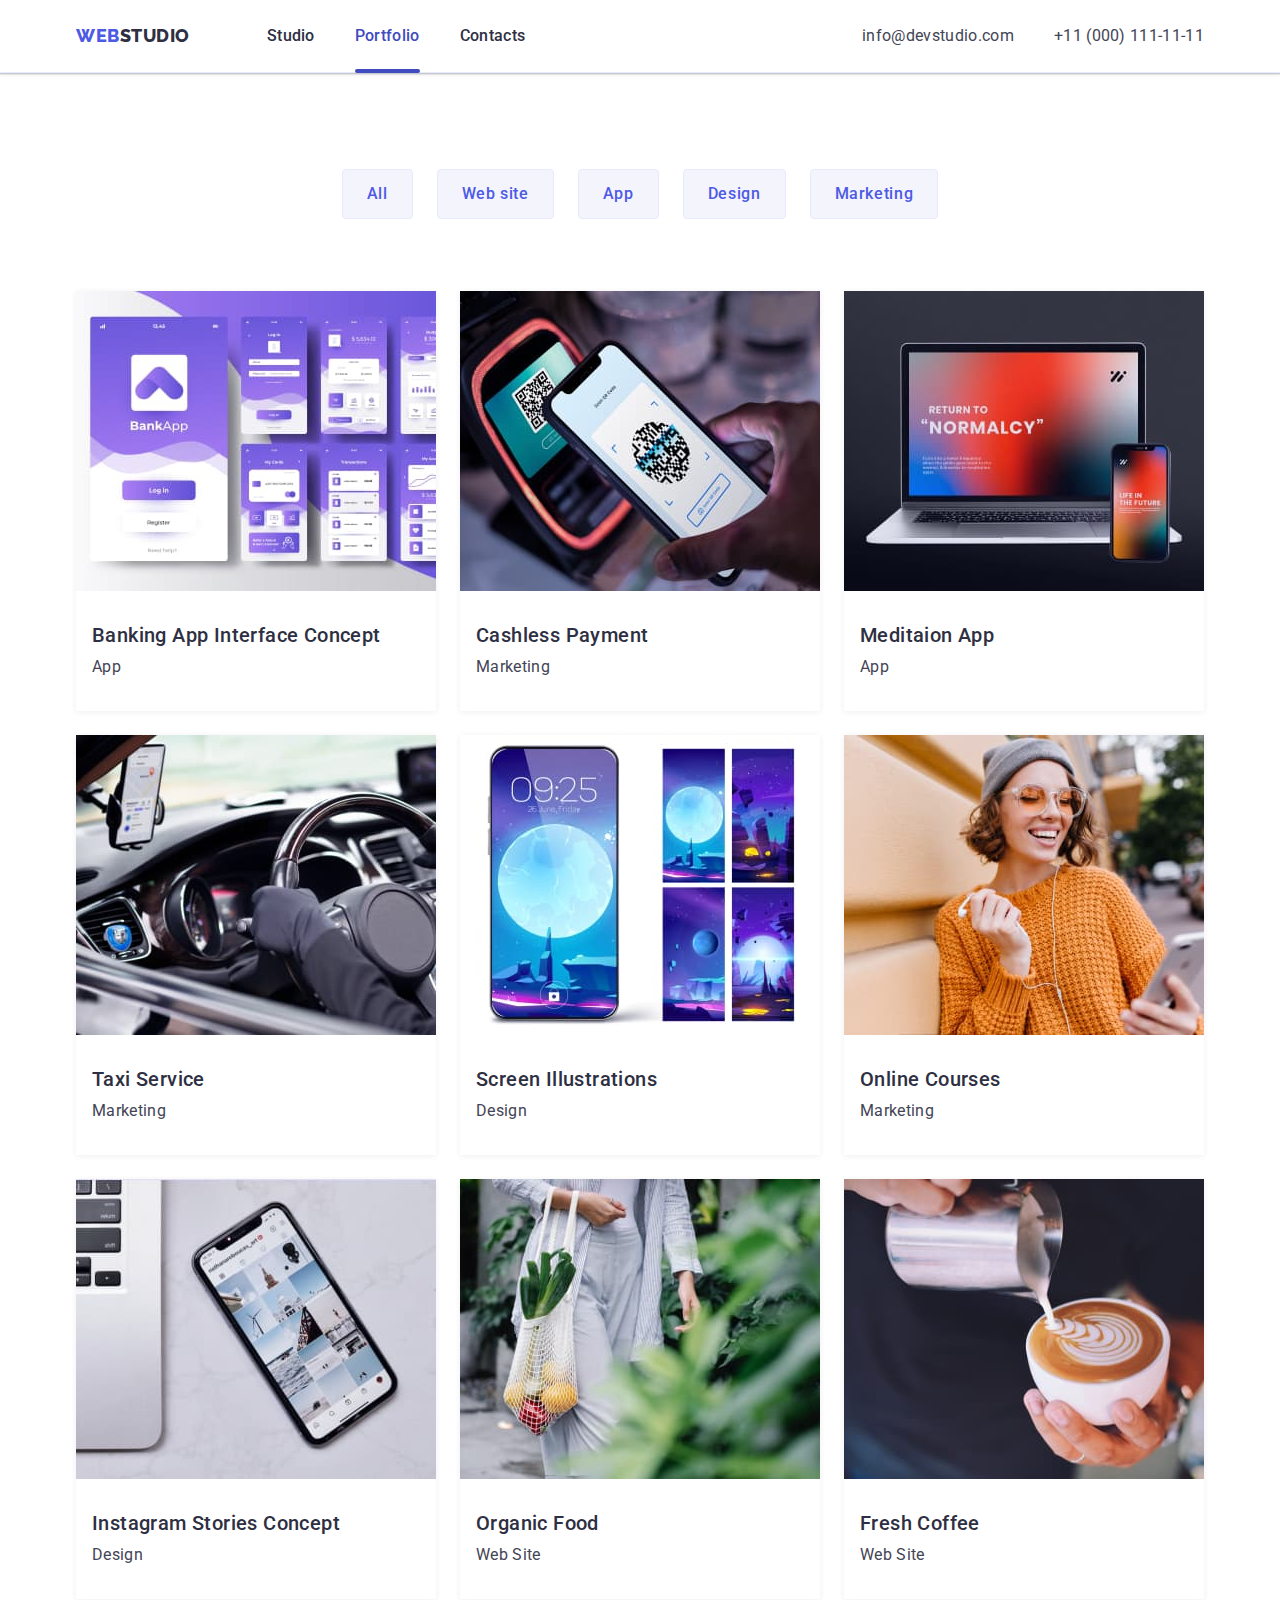
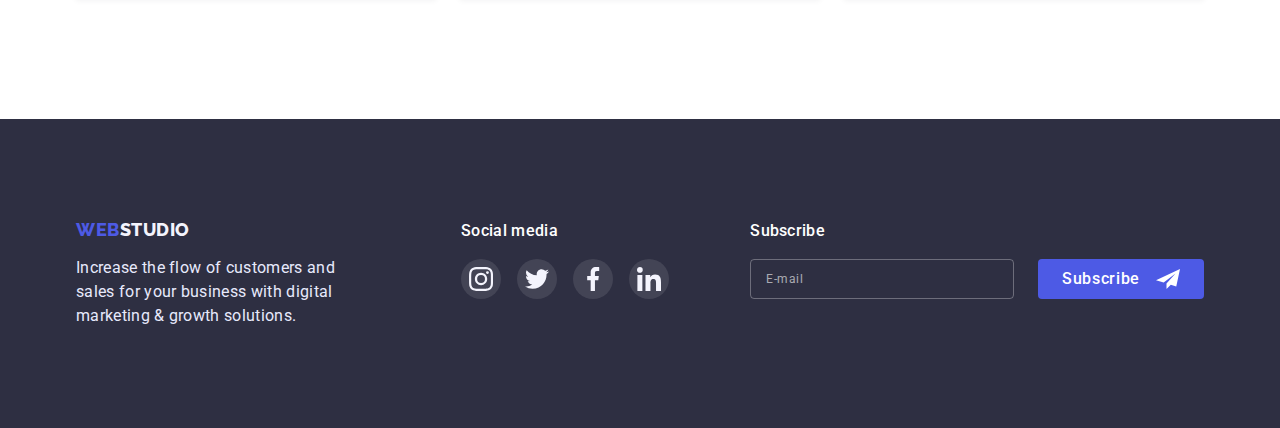
==== portfolio.html @ 6143b308 "Media" ====
<!DOCTYPE html>
<html lang="en">
  <head>
    <meta charset="UTF-8" />
    <meta http-equiv="X-UA-Compatible" content="IE=edge" />
    <meta name="viewport" content="width=device-width, initial-scale=1.0" />
    <title>Portfolio</title>
    <link rel="preconnect" href="https://fonts.googleapis.com" />
    <link rel="preconnect" href="https://fonts.gstatic.com" crossorigin />
    <link
      href="https://fonts.googleapis.com/css2?family=Raleway:wght@800&family=Roboto:wght@400;500;700;900&display=swap"
      rel="stylesheet"
    />
    <link
      rel="stylesheet"
      href="https://cdnjs.cloudflare.com/ajax/libs/modern-normalize/1.1.0/modern-normalize.min.css"
    />
    <link rel="stylesheet" href="./css/styles.css" />
  </head>
  <body>
    <header class="header-page">
      <div class="container main-nav">
        <nav class="main-nav">
          <a href="./index.html" class="logo"><span>web</span>studio</a>
          <ul class="site-nav list">
            <li class="list-item">
              <a href="./index.html" class="header-link link">Studio</a>
            </li>
            <li class="list-item">
              <a href="./portfolio.html" class="header-link link active"
                >Portfolio</a
              >
            </li>
            <li class="list-item">
              <a href="" class="header-link link">Contacts</a>
            </li>
          </ul>
        </nav>

        <ul class="contacts list">
          <li class="list-item">
            <a href="mailto:info@devstudio.com" class="contacts-link link">
              info@devstudio.com</a
            >
          </li>
          <li class="list-item">
            <a href="tel:+110001111111" class="contacts-link link"
              >+11 (000) 111-11-11</a
            >
          </li>
        </ul>
      </div>
    </header>
    <main>
      <section class="portfolio-section">
        <div class="container">
          <h1 class="visually-hidden">Portfolio</h1>
          <ul class="filters list">
            <li class="filters-item">
              <button type="button" class="button secondary">All</button>
            </li>
            <li class="filters-item">
              <button type="button" class="button secondary">Web site</button>
            </li>
            <li class="filters-item">
              <button type="button" class="button secondary">App</button>
            </li>
            <li class="filters-item">
              <button type="button" class="button secondary">Design</button>
            </li>
            <li class="filters-item">
              <button type="button" class="button secondary">Marketing</button>
            </li>
          </ul>

          <ul class="portfolio-card-list card-set list">
            <li class="portfolio-card-item card-item">
              <a href="" class="portfolio-card-link">
                <div class="portfolio-thumb">
                  <img
                    src="./images/banking-app.jpg"
                    alt="Banking app interface concept"
                    width="360"
                  />
                  <div class="product-overlay">
                    <p class="portfolio-thumb-text">
                      14 Stylish and User-Friendly App Design Concepts · Task
                      Manager App · Calorie Tracker App · Exotic Fruit Ecommerce
                      App · Cloud Storage App
                    </p>
                  </div>
                </div>
                <div class="card-discription">
                  <h2 class="list-title">Banking App Interface Concept</h2>
                  <p class="portfolio-card-text">App</p>
                </div>
              </a>
            </li>
            <li class="portfolio-card-item card-item">
              <a href="" class="portfolio-card-link">
                <div class="portfolio-thumb">
                  <img
                    src="./images/payment.jpg"
                    alt="Phone with QR code for cashless payment"
                    width="360"
                  />
                  <div class="product-overlay">
                    <p class="portfolio-thumb-text">
                      14 Stylish and User-Friendly App Design Concepts · Task
                      Manager App · Calorie Tracker App · Exotic Fruit Ecommerce
                      App · Cloud Storage App
                    </p>
                  </div>
                </div>
                <div class="card-discription">
                  <h2 class="list-title">Cashless Payment</h2>
                  <p class="portfolio-card-text">Marketing</p>
                </div>
              </a>
            </li>
            <li class="portfolio-card-item card-item">
              <a href="" class="portfolio-card-link">
                <div class="portfolio-thumb">
                  <img
                    src="./images/meditation-app.jpg"
                    alt="A computer and a phone with a meditation app"
                    width="360"
                  />
                  <div class="product-overlay">
                    <p class="portfolio-thumb-text">
                      14 Stylish and User-Friendly App Design Concepts · Task
                      Manager App · Calorie Tracker App · Exotic Fruit Ecommerce
                      App · Cloud Storage App
                    </p>
                  </div>
                </div>
                <div class="card-discription">
                  <h2 class="list-title">Meditaion App</h2>
                  <p class="portfolio-card-text">App</p>
                </div>
              </a>
            </li>
            <li class="portfolio-card-item card-item">
              <a href="" class="portfolio-card-link">
                <div class="portfolio-thumb">
                  <img
                    src="./images/taxi-service.jpg"
                    alt="Taxi driver in the car"
                    width="360"
                  />
                  <div class="product-overlay">
                    <p class="portfolio-thumb-text">
                      14 Stylish and User-Friendly App Design Concepts · Task
                      Manager App · Calorie Tracker App · Exotic Fruit Ecommerce
                      App · Cloud Storage App
                    </p>
                  </div>
                </div>
                <div class="card-discription">
                  <h2 class="list-title">Taxi Service</h2>
                  <p class="portfolio-card-text">Marketing</p>
                </div>
              </a>
            </li>
            <li class="portfolio-card-item card-item">
              <a href="" class="portfolio-card-link">
                <div class="portfolio-thumb">
                  <img
                    src="./images/screen-illustratiins.jpg"
                    alt="Phone with moon illustration"
                    width="360"
                  />
                  <div class="product-overlay">
                    <p class="portfolio-thumb-text">
                      14 Stylish and User-Friendly App Design Concepts · Task
                      Manager App · Calorie Tracker App · Exotic Fruit Ecommerce
                      App · Cloud Storage App
                    </p>
                  </div>
                </div>
                <div class="card-discription">
                  <h2 class="list-title">Screen Illustrations</h2>
                  <p class="portfolio-card-text">Design</p>
                </div>
              </a>
            </li>
            <li class="portfolio-card-item card-item">
              <a href="" class="portfolio-card-link">
                <div class="portfolio-thumb">
                  <img
                    src="./images/online-courses.jpg"
                    alt="A girl who are listening something in headphones"
                    width="360"
                  />
                  <div class="product-overlay">
                    <p class="portfolio-thumb-text">
                      14 Stylish and User-Friendly App Design Concepts · Task
                      Manager App · Calorie Tracker App · Exotic Fruit Ecommerce
                      App · Cloud Storage App
                    </p>
                  </div>
                </div>
                <div class="card-discription">
                  <h2 class="list-title">Online Courses</h2>
                  <p class="portfolio-card-text">Marketing</p>
                </div>
              </a>
            </li>
            <li class="portfolio-card-item card-item">
              <a href="" class="portfolio-card-link">
                <div class="portfolio-thumb">
                  <img
                    src="./images/stories-concept.jpg"
                    alt="Instagram stories concept"
                    width="360"
                  />
                  <div class="product-overlay">
                    <p class="portfolio-thumb-text">
                      14 Stylish and User-Friendly App Design Concepts · Task
                      Manager App · Calorie Tracker App · Exotic Fruit Ecommerce
                      App · Cloud Storage App
                    </p>
                  </div>
                </div>
                <div class="card-discription">
                  <h2 class="list-title">Instagram Stories Concept</h2>
                  <p class="portfolio-card-text">Design</p>
                </div>
              </a>
            </li>
            <li class="portfolio-card-item card-item">
              <a href="" class="portfolio-card-link">
                <div class="portfolio-thumb">
                  <img
                    src="./images/organic-food.jpg"
                    alt="Woman with organic food"
                    width="360"
                  />
                  <div class="product-overlay">
                    <p class="portfolio-thumb-text">
                      14 Stylish and User-Friendly App Design Concepts · Task
                      Manager App · Calorie Tracker App · Exotic Fruit Ecommerce
                      App · Cloud Storage App
                    </p>
                  </div>
                </div>
                <div class="card-discription">
                  <h2 class="list-title">Organic Food</h2>
                  <p class="portfolio-card-text">Web Site</p>
                </div>
              </a>
            </li>
            <li class="portfolio-card-item card-item">
              <a href="" class="portfolio-card-link">
                <div class="portfolio-thumb">
                  <img
                    src="./images/fresh-coffee.jpg"
                    alt="Barista with a cup of coffee"
                    width="360"
                  />
                  <div class="product-overlay">
                    <p class="portfolio-thumb-text">
                      14 Stylish and User-Friendly App Design Concepts · Task
                      Manager App · Calorie Tracker App · Exotic Fruit Ecommerce
                      App · Cloud Storage App
                    </p>
                  </div>
                </div>
                <div class="card-discription">
                  <h2 class="list-title">Fresh Coffee</h2>
                  <p class="portfolio-card-text">Web Site</p>
                </div>
              </a>
            </li>
          </ul>
        </div>
      </section>
    </main>
    <footer class="footer background">
      <div class="container footer-container">
        <div class="footer-logo">
          <a href="./index.html" class="logo"><span>web</span>studio</a>

          <p class="footer-logo-text">
            Increase the flow of customers and sales for your business with
            digital marketing &amp; growth solutions.
          </p>
        </div>
        <div class="footer-socials">
          <p class="footer-title">Social media</p>
          <ul class="socials list">
            <li class="footer-socials-list">
              <a
                href=""
                class="social-link footer-socials-link"
                aria-label="Instagram"
                rel="noopener noreferrer nofollow"
                target="_blank"
              >
                <svg width="24" height="24">
                  <use href="./images/icons.svg#icon-instagram"></use>
                </svg>
              </a>
            </li>
            <li class="footer-socials-list">
              <a
                href=""
                class="social-link footer-socials-link"
                aria-label="Twitter"
                rel="noopener noreferrer nofollow"
                target="_blank"
              >
                <svg width="24" height="24">
                  <use href="./images/icons.svg#icon-twitter"></use>
                </svg>
              </a>
            </li>
            <li class="footer-socials-list">
              <a
                href=""
                class="social-link footer-socials-link"
                aria-label="Facebook"
                rel="noopener noreferrer nofollow"
                target="_blank"
              >
                <svg width="24" height="24">
                  <use href="./images/icons.svg#icon-facebook"></use>
                </svg>
              </a>
            </li>
            <li class="footer-socials-list">
              <a
                href=""
                class="social-link footer-socials-link"
                aria-label="Linkedin"
                rel="noopener noreferrer nofollow"
                target="_blank"
              >
                <svg width="24" height="24">
                  <use href="./images/icons.svg#icon-linkedin"></use>
                </svg>
              </a>
            </li>
          </ul>
        </div>
        <form action="" class="footer-form" autocomplete="off">
          <p class="footer-title">Subscribe</p>

          <div class="footer-form-wrap">
            <label class="footer-form-label">
              <input
                type="email"
                name="user_email"
                class="footer-form-input"
                required
                placeholder=" "
              />
              <span class="footer-form-desc">E-mail</span>
            </label>

            <button type="submit" class="footer-form-btn button">
              Subscribe
              <svg class="footer-form-btn-icon" width="24" height="24">
                <use href="./images/icons.svg#icon-plane"></use>
              </svg>
            </button>
          </div>
        </form>
      </div>
    </footer>
  </body>
</html>
---- css/styles.css ----
:root {
  --primary-text-color: #434455;
  --navy-blue: #2e2f42;
  --primary-brand: #4d5ae5;
  --color-white: #ffffff;
  --accent-cornflover: #e7e9fc;
  --light-cloud: #f4f4fd;
  --primary-button-hover: #404bbf;
  --color-gray: #8e8f99;
  --card-set-gap: 24px;
  --duration: 250ms;
  --timing-function: cubic-bezier(0.4, 0, 0.2, 1);
}

body {
  color: var(--primary-text-color);
  background-color: var(--color-white);

  font-family: "Roboto", sans-serif;
  font-size: 16px;
  font-weight: 400;
}

/* ----------------Utilities----------------- */

h1,
h2,
h3,
h4,
h5,
h6,
p {
  margin: 0;
}

ul,
ol {
  margin: 0;
  padding-left: 0;
}

img {
  display: block;
  max-width: 100%;
}

.container {
  margin-left: auto;
  margin-right: auto;
  width: 1158px;
  padding-left: 15px;
  padding-right: 15px;
}

.list {
  list-style: none;
}

.visually-hidden {
  position: absolute;
  white-space: nowrap;
  width: 1px;
  height: 1px;
  overflow: hidden;
  border: 0;
  padding: 0;
  clip: rect(0 0 0 0);
  clip-path: inset(50%);
  margin: -1px;
}

.section.no-padding {
  padding-top: 0;
}

.card-set {
  display: flex;
  flex-wrap: wrap;
  margin-left: calc(-1 * var(--card-set-gap));
  margin-top: calc(-1 * var(--card-set-gap));
}

.card-item {
  flex-basis: calc(100% / 4 - var(--card-set-gap));
  margin-left: var(--card-set-gap);
  margin-top: var(--card-set-gap);
}

/* --------------------Button------------------- */

.button {
  color: var(--primary-text-color);
  border: 0;
  border-radius: 4px;

  cursor: pointer;
  font-family: inherit;
  font-size: 16px;
  font-weight: 500;
  line-height: 1.5;
  letter-spacing: 0.04em;
}

.button.primary {
  width: 169px;
  height: 56px;

  color: var(--color-white);
  background-color: var(--primary-brand);
  box-shadow: 0px 1px 6px rgba(46, 47, 66, 0.08),
    0px 1px 1px rgba(46, 47, 66, 0.16), 0px 2px 1px rgba(46, 47, 66, 0.08);

  line-height: 1.18;

  transition: background-color var(--duration) var(--timing-function),
    box-shadow var(--duration) var(--timing-function);
}

.button.primary:hover,
.button.primary:focus {
  background-color: var(--primary-button-hover);
  box-shadow: 0px 4px 4px rgba(0, 0, 0, 0.15);
}

.button.secondary {
  padding: 12px var(--card-set-gap);
  border: 1px solid var(--accent-cornflover);

  color: var(--primary-brand);
  background-color: var(--light-cloud);

  transition-property: border, color, background-color, box-shadow;
  transition-duration: var(--duration);
  transition-timing-function: var(--timing-function);
}

.button.secondary:hover,
.button.secondary:focus {
  border: 1px solid transparent;

  color: var(--color-white);
  background-color: var(--primary-brand);
  box-shadow: 0px 3px 1px rgba(0, 0, 0, 0.1), 0px 2px 1px rgba(0, 0, 0, 0.08),
    0px 2px 2px rgba(0, 0, 0, 0.12);
}

/* -------------------Backdrop / modal--------------------- */

.backdrop.is-hidden {
  opacity: 0;
  pointer-events: none;
  visibility: hidden;
}

.backdrop {
  position: fixed;
  top: 0;
  left: 0;
  width: 100%;
  height: 100%;
  background-color: rgba(46, 47, 66, 0.4);

  opacity: 1;
  transition: opacity var(--duration) var(--timing-function),
    visibility var(--duration) var(--timing-function);
}

.backdrop.is-hidden .modal {
  transform: translate(-50%, -50%) scale(0.8);
}

.modal {
  position: absolute;
  top: 50%;
  left: 50%;

  width: 408px;
  min-height: 584px;
  padding: 72px 24px 24px 24px;

  background: #fcfcfc;
  box-shadow: 0px 1px 1px rgba(0, 0, 0, 0.14), 0px 1px 3px rgba(0, 0, 0, 0.12),
    0px 2px 1px rgba(0, 0, 0, 0.2);
  border-radius: 4px;

  transform: translate(-50%, -50%) scale(1);
  transition: transform var(--duration) var(--timing-function);
}

.close-btn {
  position: absolute;
  top: 24px;
  right: 24px;
  display: flex;
  justify-content: center;
  align-items: center;
  width: 24px;
  height: 24px;
  padding: 0;
  border-radius: 50%;
  background-color: var(--accent-cornflover);
  border: 1px solid rgba(0, 0, 0, 0.1);
  cursor: pointer;

  transition: border-color var(--duration) var(--timing-function),
    background-color var(--duration) var(--timing-function);
}

.close-btn:active,
.close-btn:hover,
.close-btn:focus {
  border-color: var(--primary-button-hover);
  background-color: var(--primary-button-hover);
}

.close-btn:active .close-btn-icon,
.close-btn:hover .close-btn-icon,
.close-btn:focus .close-btn-icon {
  fill: var(--color-white);
}

/* ----------------Modal Form---------------------- */

.modal-form {
  display: flex;
  flex-direction: column;
}

.modal-form-text {
  font-weight: 500;
  line-height: 1.5;
  text-align: center;
  letter-spacing: 0.02em;
  color: var(--navy-blue);
  margin-bottom: 14px;
}

.modal-form-field {
  margin-bottom: 8px;
}

.modal-form-field:last-of-type {
  margin-bottom: 16px;
}

.modal-form-input-label {
  display: block;
  margin-bottom: 4px;

  font-size: 12px;
  line-height: 1.33;
  letter-spacing: 0.04em;
  color: var(--color-gray);
}

.modal-form-input-wrap {
  position: relative;
  display: block;
}

.modal-form-input {
  width: 100%;
  height: 40px;
  font-size: 12px;
  border: 1px solid rgba(33, 33, 33, 0.2);
  color: var(--primary-text-color);
  border-radius: 4px;
  padding-left: 38px;
  padding-right: 19px;
  outline: none;

  transition: border-color var(--duration) var(--timing-function);
}

.modal-form-input:focus {
  border-color: var(--primary-brand);
}

.modal-form-input-icon {
  position: absolute;
  top: 50%;
  left: 19px;
  transform: translateY(-50%);
  fill: var(--navy-blue);

  transition: fill var(--duration) var(--timing-function);
}

.modal-form-input:focus + .modal-form-input-icon {
  fill: var(--primary-brand);
}

.modal-form-message {
  resize: none;
  width: 100%;
  height: 120px;
  font-size: 12px;
  border: 1px solid rgba(33, 33, 33, 0.2);
  border-radius: 4px;
  padding: 8px 16px;
  outline: none;

  transition: border-color var(--duration) var(--timing-function);
}

.modal-form-message:focus {
  border-color: var(--primary-brand);
}

.modal-form-message::placeholder {
  font-size: 12px;
  line-height: 1.33;
  letter-spacing: 0.04em;
  color: rgba(117, 117, 117, 0.5);
}

.modal-form-message:focus::placeholder {
  opacity: 0;
}

.modal-form-checkbox-wrap {
  display: flex;
  align-items: center;
  gap: 6px;

  margin-bottom: 24px;
}

.modal-form-checkbox-label {
  display: flex;
  align-items: center;
  gap: 8px;
}

.modal-form-checkbox:checked + .modal-form-checkbox-label .checkbox-icon {
  opacity: 1;
}

.checkbox-icon-wrap {
  position: relative;
  width: 16px;
  height: 16px;

  display: inline-block;
  border: 1.25px solid #2e2f42;
  border-radius: 2px;
}

.checkbox-icon {
  position: absolute;
  top: 50%;
  left: 50%;
  transform: translate(-50%, -50%);
  cursor: pointer;
  opacity: 0;
  transition: opacity var(--duration) var(--timing-function);
}

.privacy-text {
  font-size: 12px;
  line-height: 1.33;
  letter-spacing: 0.04em;
  color: #757575;
}

.privacy-link {
  color: var(--primary-brand);
}

.modal-form-btn {
  margin: 0 auto;
}

/* ----------------Header--------------------- */

.header-page {
  border-bottom: 1px solid #e7e9fc;
  box-shadow: 0px 2px 1px rgba(46, 47, 66, 0.08),
    0px 1px 1px rgba(46, 47, 66, 0.16), 0px 1px 6px rgba(46, 47, 66, 0.08);
}

.logo {
  margin-right: 77px;

  color: var(--navy-blue);
  font-family: "Raleway", sans-serif;
  font-size: 18px;
  font-weight: 800;
  line-height: 1.33;
  letter-spacing: 0.03em;
  text-transform: uppercase;
  text-decoration: none;
}

.logo span {
  color: var(--primary-brand);
}

/* --------------------Site nav------------------- */

.main-nav {
  display: flex;
  align-items: center;
}

.site-nav {
  display: flex;
}

.list-item:not(:last-child) {
  margin-right: 40px;
}

.header-link {
  display: block;
  padding-top: var(--card-set-gap);
  padding-bottom: var(--card-set-gap);

  color: var(--navy-blue);
  font-weight: 500;
  text-decoration: none;
  line-height: 1.5;
  letter-spacing: 0.02em;

  transition: color var(--duration) var(--timing-function);
}

.header-link.active {
  position: relative;
  color: var(--primary-button-hover);
}

.header-link.active::after {
  content: "";
  display: block;
  position: absolute;
  left: 0;
  bottom: -1px;
  width: 100%;
  height: 4px;
  background: var(--primary-button-hover);
  border-radius: 2px;
}

.header-link:hover,
.header-link:focus {
  color: var(--primary-button-hover);
}

.contacts {
  display: flex;
  margin-left: auto;
}

.contacts-link {
  color: var(--primary-text-color);
  text-decoration: none;
  line-height: 1.5;
  letter-spacing: 0.02em;

  transition: color var(--duration) var(--timing-function);
}

.contacts-link:hover,
.contacts-link:focus {
  color: var(--primary-button-hover);
}

/* ---------------Main-------------------- */

/* ---------------Hero------------------ */

.overlay {
  margin-left: auto;
  margin-right: auto;
  max-width: 1440px;
  background-image: linear-gradient(
      to right,
      rgba(46, 47, 66, 0.7),
      rgba(46, 47, 66, 0.7)
    ),
    url(../images/people-office.jpg);
  background-size: cover;
  background-position: center;
}

.hero {
  text-align: center;
  padding-top: 192px;
  padding-bottom: 192px;
}

.hero-title {
  margin-bottom: 48px;
  margin-left: auto;
  margin-right: auto;

  color: var(--color-white);
  font-weight: 700;
  width: 496px;
  font-size: 56px;
  line-height: 1.07;
  letter-spacing: 0.02em;
}

/* ----------------Section--------------- */

.section {
  padding-top: 120px;
  padding-bottom: 120px;
}

.section-title {
  margin-bottom: 72px;

  color: var(--navy-blue);
  font-weight: 700;
  font-size: 36px;
  line-height: 1.11;
  text-align: center;
  text-transform: capitalize;
}

.list-title {
  margin-bottom: 8px;

  color: var(--navy-blue);
  font-weight: 500;
  font-size: 20px;
  line-height: 1.2;
  letter-spacing: 0.02em;
}

/* -----------------Benefits--------------- */

.benefits-icon {
  display: flex;
  justify-content: center;
  align-items: center;
  margin-bottom: 8px;

  background-color: var(--light-cloud);
  max-width: 100%;
  height: 112px;
}

.benefits-text {
  line-height: 1.5;
  letter-spacing: 0.02em;
}

/* --------------What are we doing---------------- */

.work-item {
  flex-basis: calc(100% / 3 - var(--card-set-gap));
  border: 1px solid #e7e9fc;
}

/* ---------------------Our team--------------------- */

.team-background {
  background-color: var(--light-cloud);
}

.team-item {
  box-shadow: 0px 1px 6px rgba(46, 47, 66, 0.08),
    0px 1px 1px rgba(46, 47, 66, 0.16), 0px 2px 1px rgba(46, 47, 66, 0.08);
  border-radius: 0px 0px 4px 4px;
  background-color: var(--color-white);
}

.team-card-discription {
  padding-top: 32px;
  padding-bottom: 36px;
  text-align: center;
}

.team-text {
  margin-bottom: 12px;
  line-height: 1.5;
  letter-spacing: 0.02em;
}

.socials {
  display: flex;
  justify-content: center;
}

.socials-list:not(:last-child) {
  margin-right: var(--card-set-gap);
}

.social-link {
  display: flex;
  justify-content: center;
  align-items: center;
  width: 40px;
  height: 40px;
  border-radius: 50%;
}

.team-socials-link {
  background-color: var(--primary-brand);

  transition: background-color var(--duration) var(--timing-function);
}

.team-socials-link:hover,
.team-socials-link:focus {
  background-color: var(--primary-button-hover);
}

/* -----------------Customers---------------- */

.customers-list {
  flex-basis: calc(100% / 6 - var(--card-set-gap));
}

.customers-link {
  display: flex;
  justify-content: center;
  align-items: center;
  height: 88px;
  border: 1px solid var(--color-gray);
  border-radius: 4px;
  color: var(--color-gray);

  transition: border-color var(--duration) var(--timing-function);
}

.customers-icon {
  fill: currentColor;

  transition: fill var(--duration) var(--timing-function);
}

.customers-link:hover,
.customers-link:focus {
  border-color: var(--primary-brand);
}

.customers-link:hover .customers-icon,
.customers-link:focus .customers-icon {
  fill: var(--primary-brand);
}

/* ----------------Footer-------------------- */

.footer {
  padding-top: 100px;
  padding-bottom: 100px;
}

.footer-container {
  display: flex;
  justify-content: space-between;
}

.footer.background {
  background-color: var(--navy-blue);
}

.footer .logo {
  display: inline-block;
  margin-bottom: 16px;
  margin-right: 0;

  color: var(--light-cloud);
  line-height: 1.17;
  text-decoration: none;
}

.footer-logo-text {
  color: var(--accent-cornflover);
  width: 264px;
  line-height: 1.5;
  letter-spacing: 0.02em;
}

/* --------------Footer social media---------------- */

.footer-socials {
  margin-right: 80px;
}

.footer-logo {
  margin-right: 120px;
}

.footer-title {
  font-weight: 500;
  line-height: 1.5;
  letter-spacing: 0.02em;
  color: var(--color-white);
  margin-bottom: 16px;
}

.footer-socials-list:not(:last-child) {
  margin-right: 16px;
}

.footer-socials-link {
  background-color: rgba(255, 255, 255, 0.1);

  transition: background-color var(--duration) var(--timing-function);
}

.footer-socials-link:hover,
.footer-socials-link:focus {
  background-color: #31d0aa;
}

/* ---------------Footer form-------------- */

.footer-form-wrap {
  display: flex;
  gap: var(--card-set-gap);
}

.footer-form-input {
  width: 264px;
  height: 40px;
  font-size: 12px;
  padding: 8px 16px;
  border: 1px solid rgba(255, 255, 255, 0.3);
  background-color: transparent;
  border-radius: 4px;
  color: var(--color-white);
}

.footer-form-label {
  position: relative;
}

.footer-form-desc {
  position: absolute;
  top: 50%;
  left: 16px;
  transform: translateY(-50%);
  font-size: 12px;
  line-height: 2;
  letter-spacing: 0.04em;
  color: rgba(255, 255, 255, 0.6);
  cursor: text;

  transition: opacity var(--duration) var(--timing-function);
}

.footer-form-input:focus + .footer-form-desc,
.footer-form-input:not(:placeholder-shown) + .footer-form-desc {
  opacity: 0;
}

.footer-form-btn {
  display: flex;
  align-items: center;
  gap: 16px;

  background-color: var(--primary-brand);
  color: var(--color-white);
  padding: 8px 24px;
}

/* ------------------Portfolio--------------------- */

.portfolio-section {
  padding-top: 96px;
  padding-bottom: 120px;
}

/* -----------------------Filters------------------ */

.filters {
  display: flex;
  justify-content: center;
  margin-bottom: 72px;
}

.filters-item:not(:last-child) {
  margin-right: var(--card-set-gap);
}

/* --------------------Portfolio cards-------------- */

.portfolio-card-item {
  flex-basis: calc(100% / 3 - var(--card-set-gap));
}

.card-discription {
  padding-top: 32px;
  padding-bottom: 32px;
  padding-left: 16px;
  padding-right: 16px;
}

.portfolio-card-text {
  line-height: 1.5;
  letter-spacing: 0.02em;
}

.portfolio-card-link {
  display: block;
  color: var(--primary-text-color);
  text-decoration: none;
  box-shadow: 0px 1px 6px rgba(46, 47, 66, 0.08);

  transition: box-shadow var(--duration) var(--timing-function);
}

.portfolio-card-link:hover,
.portfolio-card-link:focus {
  box-shadow: 0px 1px 6px rgba(46, 47, 66, 0.08),
    0px 1px 1px rgba(46, 47, 66, 0.16), 0px 2px 1px rgba(46, 47, 66, 0.08);
}

/* -----------------Card overlay------------------ */

.portfolio-thumb {
  position: relative;
  overflow: hidden;
}

.portfolio-thumb-text {
  line-height: 1.5;
  letter-spacing: 0.02em;
  color: var(--light-cloud);
}

.product-overlay {
  position: absolute;
  top: 0;
  left: 0;

  width: 100%;
  height: 100%;
  padding-top: 40px;
  padding-left: 32px;
  padding-right: 32px;

  background-color: var(--primary-brand);

  transform: translateY(100%);
  transition: transform var(--duration) var(--timing-function);
}

.portfolio-card-link:hover .product-overlay,
.portfolio-card-link:focus .product-overlay {
  transform: translateY(0);
}

/* ------------------MEDIA-------------------- */
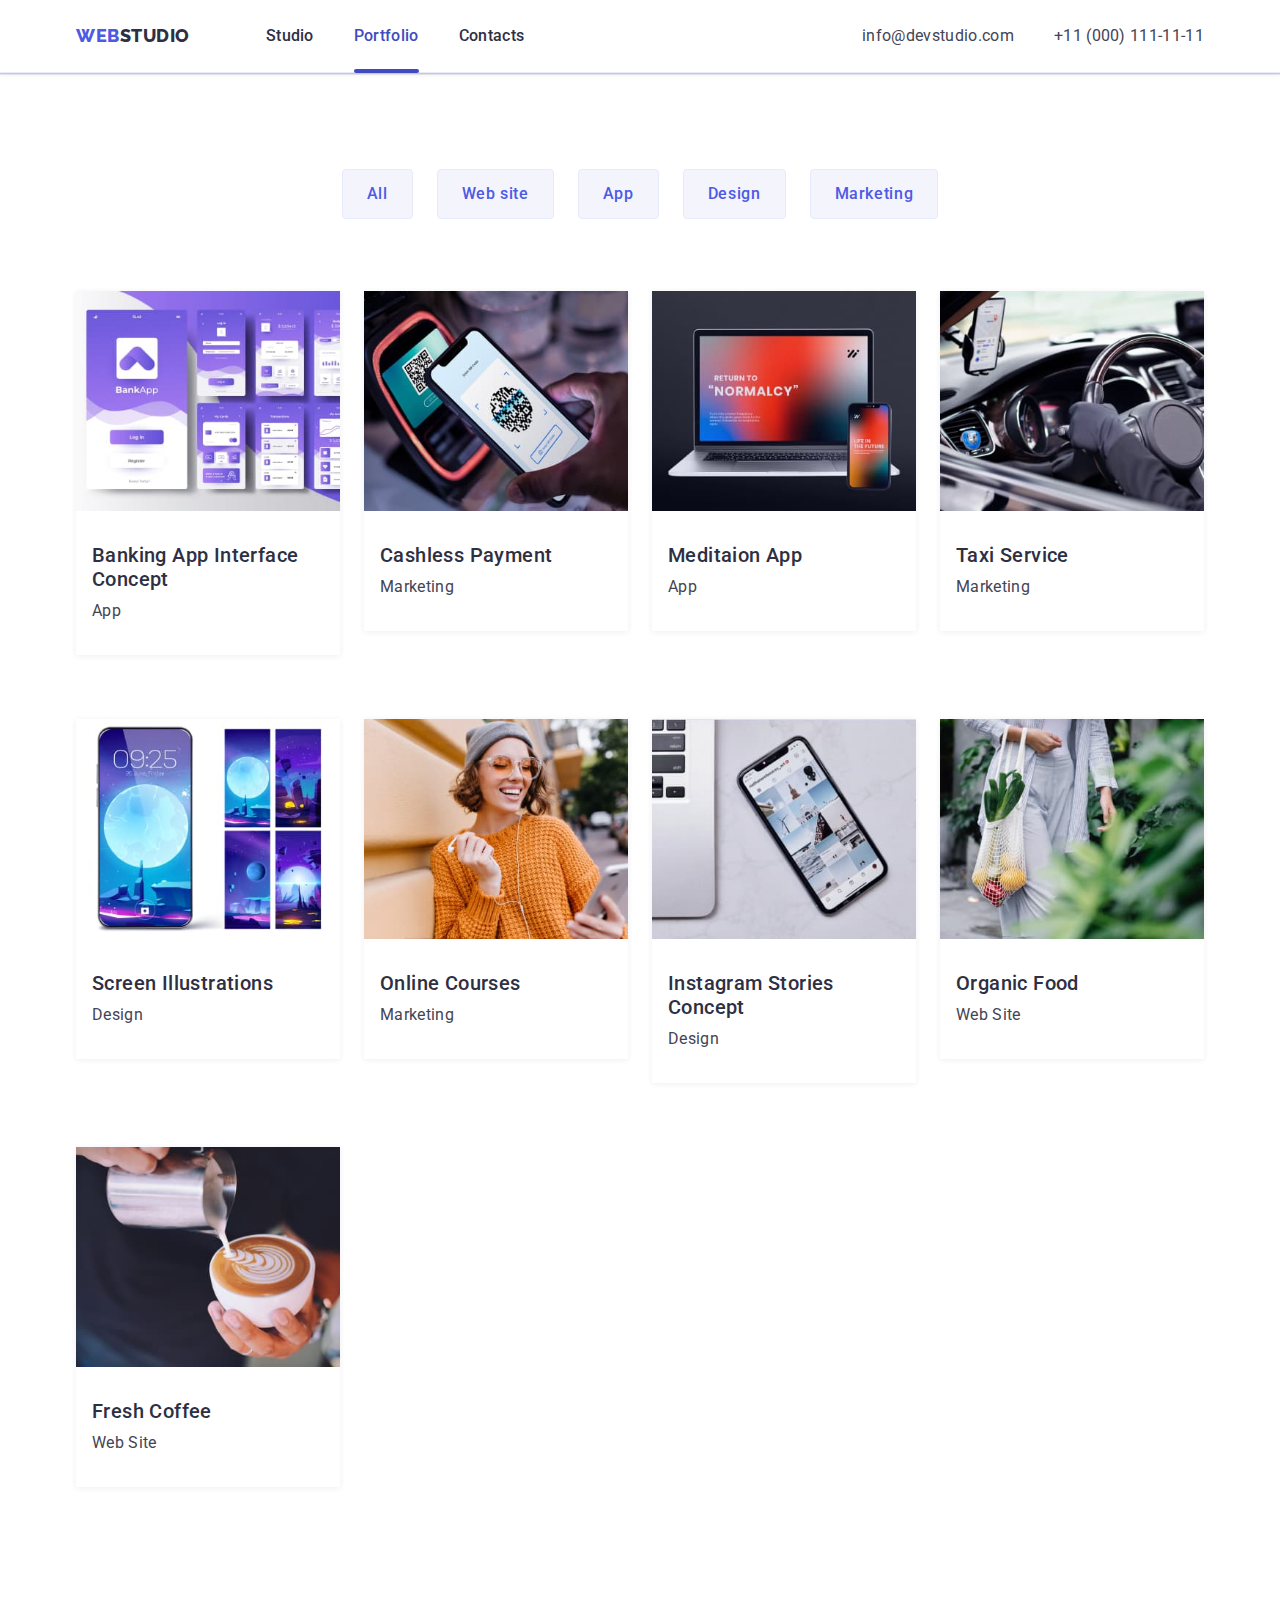
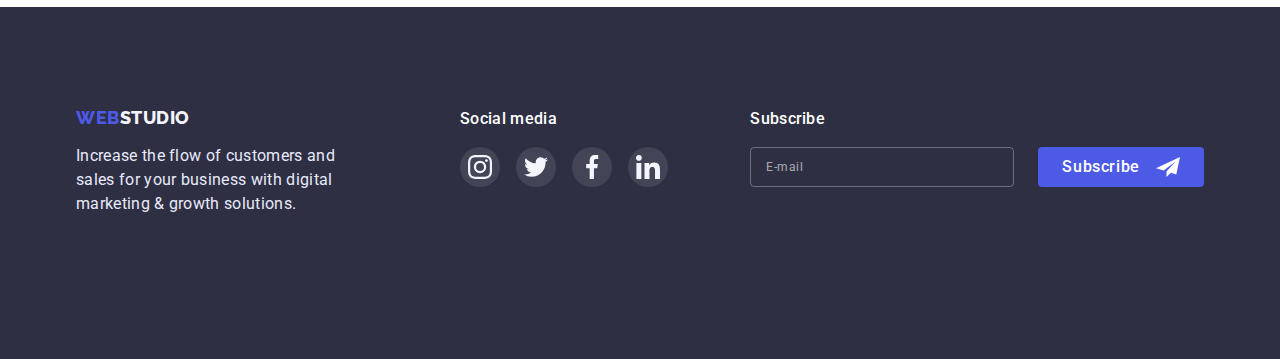
==== commit b3371775: "Adaptation" ====
--- a/portfolio.html
+++ b/portfolio.html
@@ -18,10 +18,12 @@
     <link rel="stylesheet" href="./css/styles.css" />
   </head>
   <body>
+    <!-- Header -->
+
     <header class="header-page">
-      <div class="container main-nav">
+      <div class="container header-container">
         <nav class="main-nav">
-          <a href="./index.html" class="logo"><span>web</span>studio</a>
+          <a href="./index.html" class="logo link"><span>web</span>studio</a>
           <ul class="site-nav list">
             <li class="list-item">
               <a href="./index.html" class="header-link link">Studio</a>
@@ -36,19 +38,117 @@
             </li>
           </ul>
         </nav>
-
+        <button type="button" class="mobile-menu-open" data-menu-open>
+          <svg class="menu-hamburger" width="32" height="22">
+            <use href="./images/icons.svg#icon-menu-hamburger"></use>
+          </svg>
+        </button>
         <ul class="contacts list">
-          <li class="list-item">
+          <li class="contacts-item">
             <a href="mailto:info@devstudio.com" class="contacts-link link">
               info@devstudio.com</a
             >
           </li>
-          <li class="list-item">
+          <li class="contacts-item">
             <a href="tel:+110001111111" class="contacts-link link"
               >+11 (000) 111-11-11</a
             >
           </li>
         </ul>
+      </div>
+
+      <!------------------Mobile-menu--------------- -->
+      <div class="mobile-menu" data-menu>
+        <div class="mobile-menu-container">
+          <button type="button" class="close-btn" data-menu-close>
+            <svg class="close-btn-icon" width="8" height="8">
+              <use href="./images/icons.svg#icon-close-btn"></use>
+            </svg>
+          </button>
+          <nav class="mobile-menu-nav">
+            <ul class="mobile-menu-list list">
+              <li class="mobile-menu-item">
+                <a href="./index.html" class="mobile-menu-link link active"
+                  >Studio</a
+                >
+              </li>
+              <li class="mobile-menu-item">
+                <a href="./portfolio.html" class="mobile-menu-link link"
+                  >Portfolio</a
+                >
+              </li>
+              <li class="mobile-menu-item">
+                <a href="" class="mobile-menu-link link">Contacts</a>
+              </li>
+            </ul>
+          </nav>
+          <ul class="mobile-menu-contacts list">
+            <li class="mobile-menu-contacts-item">
+              <a href="tel:+110001111111" class="mobile-menu-tel link"
+                >+11 (000) 111-11-11</a
+              >
+            </li>
+            <li class="mobile-menu-contacts-item">
+              <a href="mailto:info@devstudio.com" class="mobile-menu-mail link">
+                info@devstudio.com</a
+              >
+            </li>
+          </ul>
+          <ul class="mobile-menu-socials list">
+            <li class="mobile-menu-socials-list">
+              <a
+                href=""
+                class="social-link icon-social-link"
+                aria-label="Instagram"
+                rel="noopener noreferrer nofollow"
+                target="_blank"
+              >
+                <svg width="16" height="16">
+                  <use href="./images/icons.svg#icon-instagram"></use>
+                </svg>
+              </a>
+            </li>
+            <li class="mobile-menu-socials-list">
+              <a
+                href=""
+                class="social-link icon-social-link"
+                aria-label="Twitter"
+                rel="noopener noreferrer nofollow"
+                target="_blank"
+              >
+                <svg width="16" height="16">
+                  <use href="./images/icons.svg#icon-twitter"></use>
+                </svg>
+              </a>
+            </li>
+            <li class="mobile-menu-socials-list">
+              <a
+                href=""
+                class="social-link icon-social-link"
+                aria-label="Facebook"
+                rel="noopener noreferrer nofollow"
+                target="_blank"
+              >
+                <svg width="16" height="16">
+                  <use href="./images/icons.svg#icon-facebook"></use>
+                </svg>
+              </a>
+            </li>
+            <li class="mobile-menu-socials-list">
+              <a
+                href=""
+                class="social-link icon-social-link"
+                aria-label="Linkedin"
+                rel="noopener noreferrer nofollow"
+                target="_blank"
+              >
+                <svg width="16" height="16">
+                  <use href="./images/icons.svg#icon-linkedin"></use>
+                </svg>
+              </a>
+            </li>
+          </ul>
+        </div>
       </div>
     </header>
     <main>
@@ -91,7 +191,9 @@
                   </div>
                 </div>
                 <div class="card-discription">
-                  <h2 class="list-title">Banking App Interface Concept</h2>
+                  <h2 class="card-list-title list-title">
+                    Banking App Interface Concept
+                  </h2>
                   <p class="portfolio-card-text">App</p>
                 </div>
               </a>
@@ -113,7 +215,7 @@
                   </div>
                 </div>
                 <div class="card-discription">
-                  <h2 class="list-title">Cashless Payment</h2>
+                  <h2 class="card-list-title list-title">Cashless Payment</h2>
                   <p class="portfolio-card-text">Marketing</p>
                 </div>
               </a>
@@ -135,7 +237,7 @@
                   </div>
                 </div>
                 <div class="card-discription">
-                  <h2 class="list-title">Meditaion App</h2>
+                  <h2 class="card-list-title list-title">Meditaion App</h2>
                   <p class="portfolio-card-text">App</p>
                 </div>
               </a>
@@ -157,7 +259,7 @@
                   </div>
                 </div>
                 <div class="card-discription">
-                  <h2 class="list-title">Taxi Service</h2>
+                  <h2 class="card-list-title list-title">Taxi Service</h2>
                   <p class="portfolio-card-text">Marketing</p>
                 </div>
               </a>
@@ -179,7 +281,9 @@
                   </div>
                 </div>
                 <div class="card-discription">
-                  <h2 class="list-title">Screen Illustrations</h2>
+                  <h2 class="card-list-title list-title">
+                    Screen Illustrations
+                  </h2>
                   <p class="portfolio-card-text">Design</p>
                 </div>
               </a>
@@ -201,7 +305,7 @@
                   </div>
                 </div>
                 <div class="card-discription">
-                  <h2 class="list-title">Online Courses</h2>
+                  <h2 class="card-list-title list-title">Online Courses</h2>
                   <p class="portfolio-card-text">Marketing</p>
                 </div>
               </a>
@@ -223,7 +327,9 @@
                   </div>
                 </div>
                 <div class="card-discription">
-                  <h2 class="list-title">Instagram Stories Concept</h2>
+                  <h2 class="card-list-title list-title">
+                    Instagram Stories Concept
+                  </h2>
                   <p class="portfolio-card-text">Design</p>
                 </div>
               </a>
@@ -245,7 +351,7 @@
                   </div>
                 </div>
                 <div class="card-discription">
-                  <h2 class="list-title">Organic Food</h2>
+                  <h2 class="card-list-title list-title">Organic Food</h2>
                   <p class="portfolio-card-text">Web Site</p>
                 </div>
               </a>
@@ -267,7 +373,7 @@
                   </div>
                 </div>
                 <div class="card-discription">
-                  <h2 class="list-title">Fresh Coffee</h2>
+                  <h2 class="card-list-title list-title">Fresh Coffee</h2>
                   <p class="portfolio-card-text">Web Site</p>
                 </div>
               </a>
@@ -276,74 +382,77 @@
         </div>
       </section>
     </main>
-    <footer class="footer background">
+    <footer class="footer background section">
       <div class="container footer-container">
-        <div class="footer-logo">
-          <a href="./index.html" class="logo"><span>web</span>studio</a>
-
-          <p class="footer-logo-text">
-            Increase the flow of customers and sales for your business with
-            digital marketing &amp; growth solutions.
-          </p>
+        <div class="footer-center">
+          <div class="footer-logo">
+            <a href="./index.html" class="logo"><span>web</span>studio</a>
+
+            <p class="footer-logo-text">
+              Increase the flow of customers and sales for your business with
+              digital marketing &amp; growth solutions.
+            </p>
+          </div>
+          <div class="footer-socials">
+            <p class="footer-title">Social media</p>
+            <ul class="socials list">
+              <li class="footer-socials-list">
+                <a
+                  href=""
+                  class="social-link footer-socials-link"
+                  aria-label="Instagram"
+                  rel="noopener noreferrer nofollow"
+                  target="_blank"
+                >
+                  <svg width="24" height="24">
+                    <use href="./images/icons.svg#icon-instagram"></use>
+                  </svg>
+                </a>
+              </li>
+              <li class="footer-socials-list">
+                <a
+                  href=""
+                  class="social-link footer-socials-link"
+                  aria-label="Twitter"
+                  rel="noopener noreferrer nofollow"
+                  target="_blank"
+                >
+                  <svg width="24" height="24">
+                    <use href="./images/icons.svg#icon-twitter"></use>
+                  </svg>
+                </a>
+              </li>
+              <li class="footer-socials-list">
+                <a
+                  href=""
+                  class="social-link footer-socials-link"
+                  aria-label="Facebook"
+                  rel="noopener noreferrer nofollow"
+                  target="_blank"
+                >
+                  <svg width="24" height="24">
+                    <use href="./images/icons.svg#icon-facebook"></use>
+                  </svg>
+                </a>
+              </li>
+              <li class="footer-socials-list">
+                <a
+                  href=""
+                  class="social-link footer-socials-link"
+                  aria-label="Linkedin"
+                  rel="noopener noreferrer nofollow"
+                  target="_blank"
+                >
+                  <svg width="24" height="24">
+                    <use href="./images/icons.svg#icon-linkedin"></use>
+                  </svg>
+                </a>
+              </li>
+            </ul>
+          </div>
         </div>
-        <div class="footer-socials">
-          <p class="footer-title">Social media</p>
-          <ul class="socials list">
-            <li class="footer-socials-list">
-              <a
-                href=""
-                class="social-link footer-socials-link"
-                aria-label="Instagram"
-                rel="noopener noreferrer nofollow"
-                target="_blank"
-              >
-                <svg width="24" height="24">
-                  <use href="./images/icons.svg#icon-instagram"></use>
-                </svg>
-              </a>
-            </li>
-            <li class="footer-socials-list">
-              <a
-                href=""
-                class="social-link footer-socials-link"
-                aria-label="Twitter"
-                rel="noopener noreferrer nofollow"
-                target="_blank"
-              >
-                <svg width="24" height="24">
-                  <use href="./images/icons.svg#icon-twitter"></use>
-                </svg>
-              </a>
-            </li>
-            <li class="footer-socials-list">
-              <a
-                href=""
-                class="social-link footer-socials-link"
-                aria-label="Facebook"
-                rel="noopener noreferrer nofollow"
-                target="_blank"
-              >
-                <svg width="24" height="24">
-                  <use href="./images/icons.svg#icon-facebook"></use>
-                </svg>
-              </a>
-            </li>
-            <li class="footer-socials-list">
-              <a
-                href=""
-                class="social-link footer-socials-link"
-                aria-label="Linkedin"
-                rel="noopener noreferrer nofollow"
-                target="_blank"
-              >
-                <svg width="24" height="24">
-                  <use href="./images/icons.svg#icon-linkedin"></use>
-                </svg>
-              </a>
-            </li>
-          </ul>
-        </div>
-        <form action="" class="footer-form" autocomplete="off">
+
+        <form class="footer-form" autocomplete="off">
           <p class="footer-title">Subscribe</p>
 
           <div class="footer-form-wrap">
--- a/css/styles.css
+++ b/css/styles.css
@@ -21,6 +21,10 @@
   font-weight: 400;
 }
 
+body.modal-open {
+  overflow: hidden;
+}
+
 /* ----------------Utilities----------------- */
 
 h1,
@@ -45,15 +49,18 @@
 }
 
 .container {
+  padding-left: 15px;
+  padding-right: 15px;
   margin-left: auto;
   margin-right: auto;
-  width: 1158px;
-  padding-left: 15px;
-  padding-right: 15px;
 }
 
 .list {
   list-style: none;
+}
+
+.link {
+  text-decoration: none;
 }
 
 .visually-hidden {
@@ -73,75 +80,15 @@
   padding-top: 0;
 }
 
-.card-set {
-  display: flex;
-  flex-wrap: wrap;
-  margin-left: calc(-1 * var(--card-set-gap));
-  margin-top: calc(-1 * var(--card-set-gap));
-}
-
-.card-item {
-  flex-basis: calc(100% / 4 - var(--card-set-gap));
-  margin-left: var(--card-set-gap);
-  margin-top: var(--card-set-gap);
-}
-
-/* --------------------Button------------------- */
-
-.button {
-  color: var(--primary-text-color);
-  border: 0;
-  border-radius: 4px;
-
-  cursor: pointer;
-  font-family: inherit;
-  font-size: 16px;
-  font-weight: 500;
-  line-height: 1.5;
-  letter-spacing: 0.04em;
-}
-
-.button.primary {
-  width: 169px;
-  height: 56px;
-
-  color: var(--color-white);
-  background-color: var(--primary-brand);
-  box-shadow: 0px 1px 6px rgba(46, 47, 66, 0.08),
-    0px 1px 1px rgba(46, 47, 66, 0.16), 0px 2px 1px rgba(46, 47, 66, 0.08);
-
-  line-height: 1.18;
-
-  transition: background-color var(--duration) var(--timing-function),
-    box-shadow var(--duration) var(--timing-function);
-}
-
-.button.primary:hover,
-.button.primary:focus {
-  background-color: var(--primary-button-hover);
-  box-shadow: 0px 4px 4px rgba(0, 0, 0, 0.15);
-}
-
-.button.secondary {
-  padding: 12px var(--card-set-gap);
-  border: 1px solid var(--accent-cornflover);
-
-  color: var(--primary-brand);
-  background-color: var(--light-cloud);
-
-  transition-property: border, color, background-color, box-shadow;
-  transition-duration: var(--duration);
-  transition-timing-function: var(--timing-function);
-}
-
-.button.secondary:hover,
-.button.secondary:focus {
-  border: 1px solid transparent;
-
-  color: var(--color-white);
-  background-color: var(--primary-brand);
-  box-shadow: 0px 3px 1px rgba(0, 0, 0, 0.1), 0px 2px 1px rgba(0, 0, 0, 0.08),
-    0px 2px 2px rgba(0, 0, 0, 0.12);
+.section-title {
+  margin-bottom: 72px;
+
+  color: var(--navy-blue);
+  font-weight: 700;
+  font-size: 36px;
+  line-height: 1.11;
+  text-align: center;
+  text-transform: capitalize;
 }
 
 /* -------------------Backdrop / modal--------------------- */
@@ -338,7 +285,7 @@
 
 .checkbox-icon-wrap {
   position: relative;
-  width: 16px;
+  min-width: 16px;
   height: 16px;
 
   display: inline-block;
@@ -380,8 +327,6 @@
 }
 
 .logo {
-  margin-right: 77px;
-
   color: var(--navy-blue);
   font-family: "Raleway", sans-serif;
   font-size: 18px;
@@ -389,206 +334,52 @@
   line-height: 1.33;
   letter-spacing: 0.03em;
   text-transform: uppercase;
-  text-decoration: none;
 }
 
 .logo span {
   color: var(--primary-brand);
 }
 
-/* --------------------Site nav------------------- */
-
-.main-nav {
+.header-container {
   display: flex;
   align-items: center;
 }
 
-.site-nav {
-  display: flex;
-}
-
-.list-item:not(:last-child) {
-  margin-right: 40px;
-}
-
-.header-link {
-  display: block;
-  padding-top: var(--card-set-gap);
-  padding-bottom: var(--card-set-gap);
-
-  color: var(--navy-blue);
-  font-weight: 500;
-  text-decoration: none;
-  line-height: 1.5;
-  letter-spacing: 0.02em;
-
-  transition: color var(--duration) var(--timing-function);
-}
-
-.header-link.active {
-  position: relative;
-  color: var(--primary-button-hover);
-}
-
-.header-link.active::after {
-  content: "";
-  display: block;
+/* --------------modal close btn------------- */
+
+.close-btn {
   position: absolute;
-  left: 0;
-  bottom: -1px;
-  width: 100%;
-  height: 4px;
-  background: var(--primary-button-hover);
-  border-radius: 2px;
-}
-
-.header-link:hover,
-.header-link:focus {
-  color: var(--primary-button-hover);
-}
-
-.contacts {
-  display: flex;
-  margin-left: auto;
-}
-
-.contacts-link {
-  color: var(--primary-text-color);
-  text-decoration: none;
-  line-height: 1.5;
-  letter-spacing: 0.02em;
-
-  transition: color var(--duration) var(--timing-function);
-}
-
-.contacts-link:hover,
-.contacts-link:focus {
-  color: var(--primary-button-hover);
-}
-
-/* ---------------Main-------------------- */
-
-/* ---------------Hero------------------ */
-
-.overlay {
-  margin-left: auto;
-  margin-right: auto;
-  max-width: 1440px;
-  background-image: linear-gradient(
-      to right,
-      rgba(46, 47, 66, 0.7),
-      rgba(46, 47, 66, 0.7)
-    ),
-    url(../images/people-office.jpg);
-  background-size: cover;
-  background-position: center;
-}
-
-.hero {
-  text-align: center;
-  padding-top: 192px;
-  padding-bottom: 192px;
-}
-
-.hero-title {
-  margin-bottom: 48px;
-  margin-left: auto;
-  margin-right: auto;
-
-  color: var(--color-white);
-  font-weight: 700;
-  width: 496px;
-  font-size: 56px;
-  line-height: 1.07;
-  letter-spacing: 0.02em;
-}
-
-/* ----------------Section--------------- */
-
-.section {
-  padding-top: 120px;
-  padding-bottom: 120px;
-}
-
-.section-title {
-  margin-bottom: 72px;
-
-  color: var(--navy-blue);
-  font-weight: 700;
-  font-size: 36px;
-  line-height: 1.11;
-  text-align: center;
-  text-transform: capitalize;
-}
-
-.list-title {
-  margin-bottom: 8px;
-
-  color: var(--navy-blue);
-  font-weight: 500;
-  font-size: 20px;
-  line-height: 1.2;
-  letter-spacing: 0.02em;
-}
-
-/* -----------------Benefits--------------- */
-
-.benefits-icon {
+  top: 24px;
+  right: 24px;
   display: flex;
   justify-content: center;
   align-items: center;
-  margin-bottom: 8px;
-
-  background-color: var(--light-cloud);
-  max-width: 100%;
-  height: 112px;
-}
-
-.benefits-text {
-  line-height: 1.5;
-  letter-spacing: 0.02em;
-}
-
-/* --------------What are we doing---------------- */
-
-.work-item {
-  flex-basis: calc(100% / 3 - var(--card-set-gap));
-  border: 1px solid #e7e9fc;
-}
-
-/* ---------------------Our team--------------------- */
-
-.team-background {
-  background-color: var(--light-cloud);
-}
-
-.team-item {
-  box-shadow: 0px 1px 6px rgba(46, 47, 66, 0.08),
-    0px 1px 1px rgba(46, 47, 66, 0.16), 0px 2px 1px rgba(46, 47, 66, 0.08);
-  border-radius: 0px 0px 4px 4px;
-  background-color: var(--color-white);
-}
-
-.team-card-discription {
-  padding-top: 32px;
-  padding-bottom: 36px;
-  text-align: center;
-}
-
-.team-text {
-  margin-bottom: 12px;
-  line-height: 1.5;
-  letter-spacing: 0.02em;
-}
-
-.socials {
-  display: flex;
-  justify-content: center;
-}
-
-.socials-list:not(:last-child) {
-  margin-right: var(--card-set-gap);
-}
+  width: 24px;
+  height: 24px;
+  padding: 0;
+  border-radius: 50%;
+  background-color: var(--accent-cornflover);
+  border: 1px solid rgba(0, 0, 0, 0.1);
+  cursor: pointer;
+
+  transition: border-color var(--duration) var(--timing-function),
+    background-color var(--duration) var(--timing-function);
+}
+
+.close-btn:active,
+.close-btn:hover,
+.close-btn:focus {
+  border-color: var(--primary-button-hover);
+  background-color: var(--primary-button-hover);
+}
+
+.close-btn:active .close-btn-icon,
+.close-btn:hover .close-btn-icon,
+.close-btn:focus .close-btn-icon {
+  fill: var(--color-white);
+}
+
+/* ----------------Socials link---------- */
 
 .social-link {
   display: flex;
@@ -599,22 +390,198 @@
   border-radius: 50%;
 }
 
-.team-socials-link {
+.mobile-menu-socials {
+  display: flex;
+}
+
+.mobile-menu-socials-list:not(:last-child) {
+  margin-right: 56px;
+}
+
+.icon-social-link {
   background-color: var(--primary-brand);
 
   transition: background-color var(--duration) var(--timing-function);
 }
 
-.team-socials-link:hover,
-.team-socials-link:focus {
+.icon-social-link:hover,
+.icon-social-link:focus {
   background-color: var(--primary-button-hover);
 }
 
+/* --------------------Button------------------- */
+
+.button {
+  color: var(--primary-text-color);
+  border: 0;
+  border-radius: 4px;
+
+  cursor: pointer;
+  font-family: inherit;
+  font-size: 16px;
+  font-weight: 500;
+  line-height: 1.5;
+  letter-spacing: 0.04em;
+}
+
+.button.primary {
+  width: 169px;
+  height: 56px;
+
+  color: var(--color-white);
+  background-color: var(--primary-brand);
+  box-shadow: 0px 1px 6px rgba(46, 47, 66, 0.08),
+    0px 1px 1px rgba(46, 47, 66, 0.16), 0px 2px 1px rgba(46, 47, 66, 0.08);
+
+  line-height: 1.18;
+
+  transition: background-color var(--duration) var(--timing-function),
+    box-shadow var(--duration) var(--timing-function);
+}
+
+.button.primary:hover,
+.button.primary:focus {
+  background-color: var(--primary-button-hover);
+  box-shadow: 0px 4px 4px rgba(0, 0, 0, 0.15);
+}
+
+.button.secondary {
+  padding: 12px var(--card-set-gap);
+  border: 1px solid var(--accent-cornflover);
+
+  color: var(--primary-brand);
+  background-color: var(--light-cloud);
+
+  transition-property: border, color, background-color, box-shadow;
+  transition-duration: var(--duration);
+  transition-timing-function: var(--timing-function);
+}
+
+.button.secondary:hover,
+.button.secondary:focus {
+  border: 1px solid transparent;
+
+  color: var(--color-white);
+  background-color: var(--primary-brand);
+  box-shadow: 0px 3px 1px rgba(0, 0, 0, 0.1), 0px 2px 1px rgba(0, 0, 0, 0.08),
+    0px 2px 2px rgba(0, 0, 0, 0.12);
+}
+
+/* ------------Section----------------- */
+
+.section {
+  padding-top: 96px;
+  padding-bottom: 96px;
+}
+
+.list-title {
+  margin-bottom: 8px;
+
+  color: var(--navy-blue);
+  font-weight: 700;
+  font-size: 36px;
+  line-height: 1.11;
+  letter-spacing: 0.02em;
+  text-align: center;
+}
+
+.card-list-title {
+  font-weight: 500;
+  font-size: 20px;
+  line-height: 1.2;
+  text-align: start;
+}
+
+/* ------------------Hero----------------------- */
+
+.overlay {
+  margin-left: auto;
+  margin-right: auto;
+  max-width: 428px;
+  background-image: linear-gradient(
+      to right,
+      rgba(46, 47, 66, 0.7),
+      rgba(46, 47, 66, 0.7)
+    ),
+    url(../images/mobile-bg.jpg);
+  background-size: cover;
+  background-position: center;
+}
+
+.hero {
+  text-align: center;
+  padding-top: 112px;
+  padding-bottom: 112px;
+}
+
+.hero-title {
+  margin-bottom: 72px;
+  margin-left: auto;
+  margin-right: auto;
+
+  color: var(--color-white);
+  font-weight: 700;
+  width: 319px;
+  font-size: 36px;
+  line-height: 1.11;
+  letter-spacing: 0.02em;
+}
+
+@media screen and (min-device-pixel-ratio: 2) and (max-width: 767px),
+  screen and (min-resolution: 192dpi) and (max-width: 767px),
+  screen and (min-resolution: 2dppx) and (max-width: 767px) {
+  .overlay {
+    background-image: linear-gradient(
+        to right,
+        rgba(46, 47, 66, 0.7),
+        rgba(46, 47, 66, 0.7)
+      ),
+      url(../images/mobile-bg@2x.jpg);
+  }
+}
+
+/* ---------------Our team---------- */
+
+.team-background {
+  background-color: var(--light-cloud);
+}
+
+.our-team-title {
+  font-weight: 500px;
+  font-size: 20px;
+  line-height: 1.2;
+}
+
+.team-item {
+  width: 264px;
+  box-shadow: 0px 1px 6px rgba(46, 47, 66, 0.08),
+    0px 1px 1px rgba(46, 47, 66, 0.16), 0px 2px 1px rgba(46, 47, 66, 0.08);
+  border-radius: 0px 0px 4px 4px;
+  background-color: var(--color-white);
+}
+
+.team-card-discription {
+  padding-top: 32px;
+  padding-bottom: 36px;
+  text-align: center;
+}
+
+.team-text {
+  margin-bottom: 8px;
+  line-height: 1.5;
+  letter-spacing: 0.02em;
+}
+
+.socials {
+  display: flex;
+  justify-content: center;
+}
+
+.socials-list:not(:last-child) {
+  margin-right: var(--card-set-gap);
+}
+
 /* -----------------Customers---------------- */
-
-.customers-list {
-  flex-basis: calc(100% / 6 - var(--card-set-gap));
-}
 
 .customers-link {
   display: flex;
@@ -646,14 +613,8 @@
 
 /* ----------------Footer-------------------- */
 
-.footer {
-  padding-top: 100px;
-  padding-bottom: 100px;
-}
-
 .footer-container {
   display: flex;
-  justify-content: space-between;
 }
 
 .footer.background {
@@ -662,6 +623,7 @@
 
 .footer .logo {
   display: inline-block;
+  text-align: center;
   margin-bottom: 16px;
   margin-right: 0;
 
@@ -671,6 +633,9 @@
 }
 
 .footer-logo-text {
+  margin-left: auto;
+  margin-right: auto;
+  text-align: start;
   color: var(--accent-cornflover);
   width: 264px;
   line-height: 1.5;
@@ -680,11 +645,7 @@
 /* --------------Footer social media---------------- */
 
 .footer-socials {
-  margin-right: 80px;
-}
-
-.footer-logo {
-  margin-right: 120px;
+  margin-bottom: 72px;
 }
 
 .footer-title {
@@ -711,11 +672,6 @@
 }
 
 /* ---------------Footer form-------------- */
-
-.footer-form-wrap {
-  display: flex;
-  gap: var(--card-set-gap);
-}
 
 .footer-form-input {
   width: 264px;
@@ -755,35 +711,26 @@
   display: flex;
   align-items: center;
   gap: 16px;
+  margin-left: auto;
+  margin-right: auto;
 
   background-color: var(--primary-brand);
   color: var(--color-white);
   padding: 8px 24px;
 }
 
-/* ------------------Portfolio--------------------- */
+/* ----------------Portfolio----------------- */
 
 .portfolio-section {
-  padding-top: 96px;
-  padding-bottom: 120px;
-}
-
-/* -----------------------Filters------------------ */
+  padding-top: 48px;
+  padding-bottom: 48px;
+}
 
 .filters {
   display: flex;
   justify-content: center;
   margin-bottom: 72px;
-}
-
-.filters-item:not(:last-child) {
-  margin-right: var(--card-set-gap);
-}
-
-/* --------------------Portfolio cards-------------- */
-
-.portfolio-card-item {
-  flex-basis: calc(100% / 3 - var(--card-set-gap));
+  gap: 24px;
 }
 
 .card-discription {
@@ -848,4 +795,571 @@
   transform: translateY(0);
 }
 
-/* ------------------MEDIA-------------------- */
+/* ---------Media: max-width: 767px------------- */
+
+@media screen and (max-width: 767px) {
+  /*-------------------Header------------ */
+
+  .header-page {
+    padding-top: 24px;
+    padding-bottom: 24px;
+  }
+
+  .site-nav {
+    display: none;
+  }
+
+  .contacts {
+    display: none;
+  }
+
+  .menu-hamburger {
+    stroke: var(--navy-blue);
+  }
+
+  .header-container {
+    justify-content: space-between;
+  }
+
+  .mobile-menu .close-btn {
+    top: 40px;
+    right: 40px;
+  }
+
+  /* --------------Mobile-menu------------------ */
+
+  .mobile-menu {
+    position: fixed;
+    top: 0;
+    left: 50%;
+    transform: translate(-50%);
+    width: 100%;
+    height: 100%;
+    z-index: 1000;
+    background-color: var(--color-white);
+    box-shadow: 0px 2px 1px rgba(46, 47, 66, 0.08),
+      0px 1px 1px rgba(46, 47, 66, 0.16), 0px 1px 6px rgba(46, 47, 66, 0.08);
+    overflow-y: scroll;
+
+    opacity: 0;
+    visibility: hidden;
+    pointer-events: none;
+
+    transition: opacity var(--duration) var(--timing-function),
+      visibility var(--duration) var(--timing-function);
+  }
+
+  .mobile-menu-container {
+    padding-top: 80px;
+    padding-right: 40px;
+    padding-bottom: 40px;
+    padding-left: 40px;
+  }
+
+  .mobile-menu-open {
+    background-color: transparent;
+    border: none;
+    padding: 0;
+    height: 22px;
+    cursor: pointer;
+  }
+
+  .mobile-menu.is-open {
+    opacity: 1;
+    visibility: visible;
+    pointer-events: auto;
+  }
+
+  /* ---------------Mobile-menu-content------------- */
+
+  .mobile-menu-nav {
+    margin-bottom: 284px;
+  }
+
+  .mobile-menu-item:not(:last-child) {
+    margin-bottom: 40px;
+  }
+
+  .mobile-menu-link {
+    font-weight: 700;
+    font-size: 36px;
+    line-height: 1.11;
+    letter-spacing: 0.02em;
+    text-transform: capitalize;
+    color: var(--navy-blue);
+
+    transition: color var(--duration) var(--timing-function);
+  }
+
+  .mobile-menu-link:hover,
+  .mobile-menu-link:focus {
+    color: var(--primary-button-hover);
+  }
+
+  .mobile-menu-contacts-item:first-child {
+    margin-bottom: 40px;
+  }
+
+  .mobile-menu-contacts-item:last-child {
+    margin-bottom: 48px;
+  }
+
+  .mobile-menu-tel {
+    font-weight: 500;
+    font-size: 36px;
+    line-height: 1.11;
+    text-transform: capitalize;
+    color: var(--primary-brand);
+    margin-bottom: 40px;
+  }
+
+  .mobile-menu-mail {
+    font-weight: 500;
+    font-size: 20px;
+    line-height: 1.2;
+    letter-spacing: 0.02em;
+    color: var(--primary-text-color);
+    margin-bottom: 48px;
+  }
+
+  /* -----------------Mobile benefits 767px--------------- */
+
+  .benefits-icon {
+    display: none;
+  }
+
+  .benefits-item:not(:last-child) {
+    margin-bottom: 72px;
+  }
+
+  /* ----------------What are we doing--------------- */
+
+  .works {
+    display: none;
+  }
+
+  /* ----------------Our team-------------- */
+
+  .team-item:not(:last-child) {
+    margin-bottom: 72px;
+  }
+
+  .team-item {
+    margin-left: auto;
+    margin-right: auto;
+  }
+
+  /* --------------Customers------------ */
+
+  .customer-card-list {
+    display: flex;
+    flex-wrap: wrap;
+    gap: 16px;
+  }
+
+  .customers-list {
+    width: calc((100% - 16px) / 2);
+  }
+
+  /* -----------------Footer------------- */
+
+  .footer-container {
+    flex-direction: column;
+  }
+
+  .footer-logo {
+    text-align: center;
+    margin-bottom: 72px;
+  }
+
+  .footer-form-input {
+    width: 100%;
+    margin-bottom: 16px;
+  }
+
+  .footer-title {
+    text-align: center;
+  }
+
+  /* -------------Portfolio--------------- */
+
+  .filters {
+    flex-wrap: wrap;
+    justify-content: start;
+    row-gap: 16px;
+  }
+
+  .button.secondary {
+    padding: 8px 16px;
+  }
+}
+/* ----------------Max-width: 415px--------------- */
+
+@media screen and (max-width: 415px) {
+  .mobile-menu-socials-list:not(:last-child) {
+    margin-right: 24px;
+  }
+
+  .mobile-menu-tel {
+    font-size: 24px;
+  }
+
+  /* -----------------Modal------------------ */
+  .modal {
+    max-width: 100%;
+  }
+}
+
+/* --------------MOBILE------------ */
+
+@media screen and (min-width: 480px) {
+  .container {
+    width: 480px;
+  }
+
+  /*----------------Mobile benefits 480px-------- */
+
+  .benefits-text {
+    font-weight: 500;
+    line-height: 1.5;
+    letter-spacing: 0.02em;
+  }
+
+  /* ---------------Mobile menu----------- */
+
+  .mobile-menu {
+    width: 480px;
+  }
+}
+
+/* --------------TABLET------------ */
+
+@media screen and (min-width: 768px) {
+  .container {
+    width: 766px;
+  }
+
+  .mobile-menu {
+    display: none;
+  }
+
+  .mobile-menu-open {
+    display: none;
+  }
+
+  /* -----------------Site nav------------------- */
+
+  .logo {
+    margin-right: 123px;
+  }
+
+  .main-nav,
+  .header-container {
+    display: flex;
+    justify-content: space-between;
+    align-items: center;
+  }
+
+  .site-nav {
+    display: flex;
+  }
+
+  .list-item:not(:last-child) {
+    margin-right: 40px;
+  }
+
+  .header-link {
+    display: block;
+    padding-top: var(--card-set-gap);
+    padding-bottom: var(--card-set-gap);
+
+    color: var(--navy-blue);
+    font-weight: 500;
+    text-decoration: none;
+    line-height: 1.5;
+    letter-spacing: 0.02em;
+
+    transition: color var(--duration) var(--timing-function);
+  }
+
+  .header-link.active {
+    position: relative;
+    color: var(--primary-button-hover);
+  }
+
+  .header-link.active::after {
+    content: "";
+    display: block;
+    position: absolute;
+    left: 0;
+    bottom: -1px;
+    width: 100%;
+    height: 4px;
+    background: var(--primary-button-hover);
+    border-radius: 2px;
+  }
+
+  .header-link:hover,
+  .header-link:focus {
+    color: var(--primary-button-hover);
+  }
+
+  .contacts {
+    margin-left: auto;
+  }
+
+  .contacts-link {
+    color: var(--primary-text-color);
+    text-decoration: none;
+    line-height: 1.5;
+    letter-spacing: 0.02em;
+
+    transition: color var(--duration) var(--timing-function);
+  }
+
+  .contacts-link:hover,
+  .contacts-link:focus {
+    color: var(--primary-button-hover);
+  }
+
+  /* ---------------------Hero---------------------- */
+  .overlay {
+    max-width: 768px;
+    background-image: linear-gradient(
+        to right,
+        rgba(46, 47, 66, 0.7),
+        rgba(46, 47, 66, 0.7)
+      ),
+      url(../images/tablet-bg.jpg);
+  }
+
+  .hero-title {
+    margin-bottom: 40px;
+    width: 496px;
+    font-size: 56px;
+    line-height: 1.07;
+  }
+
+  @media screen and (min-device-pixel-ratio: 2) and (min-width: 768px),
+    screen and (min-resolution: 192dpi) and (min-width: 768px),
+    screen and (min-resolution: 2dppx) and (min-width: 768px) {
+    .overlay {
+      background-image: linear-gradient(
+          to right,
+          rgba(46, 47, 66, 0.7),
+          rgba(46, 47, 66, 0.7)
+        ),
+        url(../images/tablet-bg@2x.jpg);
+    }
+  }
+
+  /* ---------------Tablet benefits--------------- */
+
+  .benefits-icon {
+    display: none;
+  }
+
+  .card-set {
+    display: flex;
+    flex-wrap: wrap;
+    gap: var(--card-set-gap);
+    row-gap: 64px;
+  }
+
+  .card-item {
+    width: calc((100% - 24px) / 2);
+  }
+
+  .benefits-list-title {
+    text-align: start;
+  }
+
+  /* ------------What are we doing----------- */
+
+  .works {
+    display: none;
+  }
+
+  /* ------------Our team----------------- */
+
+  .team-list {
+    justify-content: center;
+  }
+
+  .team-item {
+    width: 264px;
+  }
+
+  /* -----------------Customers-------------- */
+
+  .customer-card-list {
+    row-gap: 72px;
+    justify-content: center;
+  }
+
+  .customers-list {
+    width: 168px;
+  }
+
+  /* -----------------Footer------------------- */
+
+  @media screen and (min-width: 768px) and (max-width: 1199px) {
+    .footer-container {
+      padding-left: 108px;
+      flex-wrap: wrap;
+    }
+  }
+
+  .footer-center {
+    display: flex;
+  }
+
+  .footer-form-wrap {
+    display: flex;
+    gap: var(--card-set-gap);
+  }
+
+  .footer-logo {
+    margin-right: 24px;
+  }
+
+  /* -------------Portfolio---------- */
+
+  .portfolio-section {
+    padding-top: 64px;
+    padding-bottom: 96px;
+  }
+}
+
+/* --------------DESCTOP------------ */
+
+@media screen and (min-width: 1200px) {
+  .container {
+    width: 1158px;
+  }
+
+  /* ---------------Header-------------- */
+
+  .logo {
+    margin-right: 76px;
+  }
+
+  .contacts {
+    display: flex;
+  }
+
+  .contacts-item:not(:last-child) {
+    margin-right: 40px;
+  }
+
+  /* ---------------------Hero---------------------- */
+
+  .overlay {
+    max-width: 1440px;
+    background-image: linear-gradient(
+        to right,
+        rgba(46, 47, 66, 0.7),
+        rgba(46, 47, 66, 0.7)
+      ),
+      url(../images/desctop-bg.jpg);
+    background-size: cover;
+    background-position: center;
+  }
+
+  .hero {
+    padding-top: 188px;
+    padding-bottom: 188px;
+  }
+
+  .hero-title {
+    margin-bottom: 48px;
+  }
+
+  @media screen and (min-device-pixel-ratio: 2) and (min-width: 1200px),
+    screen and (min-resolution: 192dpi) and (min-width: 1200px),
+    screen and (min-resolution: 2dppx) and (min-width: 1200px) {
+    .overlay {
+      background-image: linear-gradient(
+          to right,
+          rgba(46, 47, 66, 0.7),
+          rgba(46, 47, 66, 0.7)
+        ),
+        url(../images/desctop-bg@2x.jpg);
+    }
+  }
+
+  /* --------------------Desctop benefits----------------- */
+
+  .section {
+    padding-top: 120px;
+    padding-bottom: 120px;
+  }
+
+  .card-item {
+    width: calc((100% - 72px) / 4);
+  }
+
+  .benefits-icon {
+    display: flex;
+    justify-content: center;
+    align-items: center;
+    margin-bottom: 8px;
+
+    background-color: var(--light-cloud);
+    max-width: 100%;
+    height: 112px;
+  }
+
+  .list-title {
+    font-weight: 500;
+    font-size: 20px;
+    line-height: 1.2;
+  }
+
+  .benefits-text {
+    font-weight: 400;
+  }
+
+  /* ----------What are we doing--------- */
+
+  .works {
+    display: block;
+  }
+
+  .work-item {
+    width: calc((100% - 48px) / 3);
+    border: 1px solid #e7e9fc;
+  }
+
+  /* ------------Customers----------- */
+
+  .customers-list {
+    width: calc((100% - 120px) / 6);
+  }
+
+  /* --------------Footer------------- */
+
+  .footer {
+    padding-top: 100px;
+    padding-bottom: 100px;
+  }
+
+  .footer-container {
+    justify-content: space-between;
+  }
+
+  .footer-socials {
+    margin-right: 80px;
+  }
+
+  .footer-logo {
+    margin-right: 120px;
+  }
+
+  /* ------------------Portfolio------------- */
+
+  .portfolio-section {
+    padding-top: 96px;
+    padding-bottom: 120px;
+  }
+}
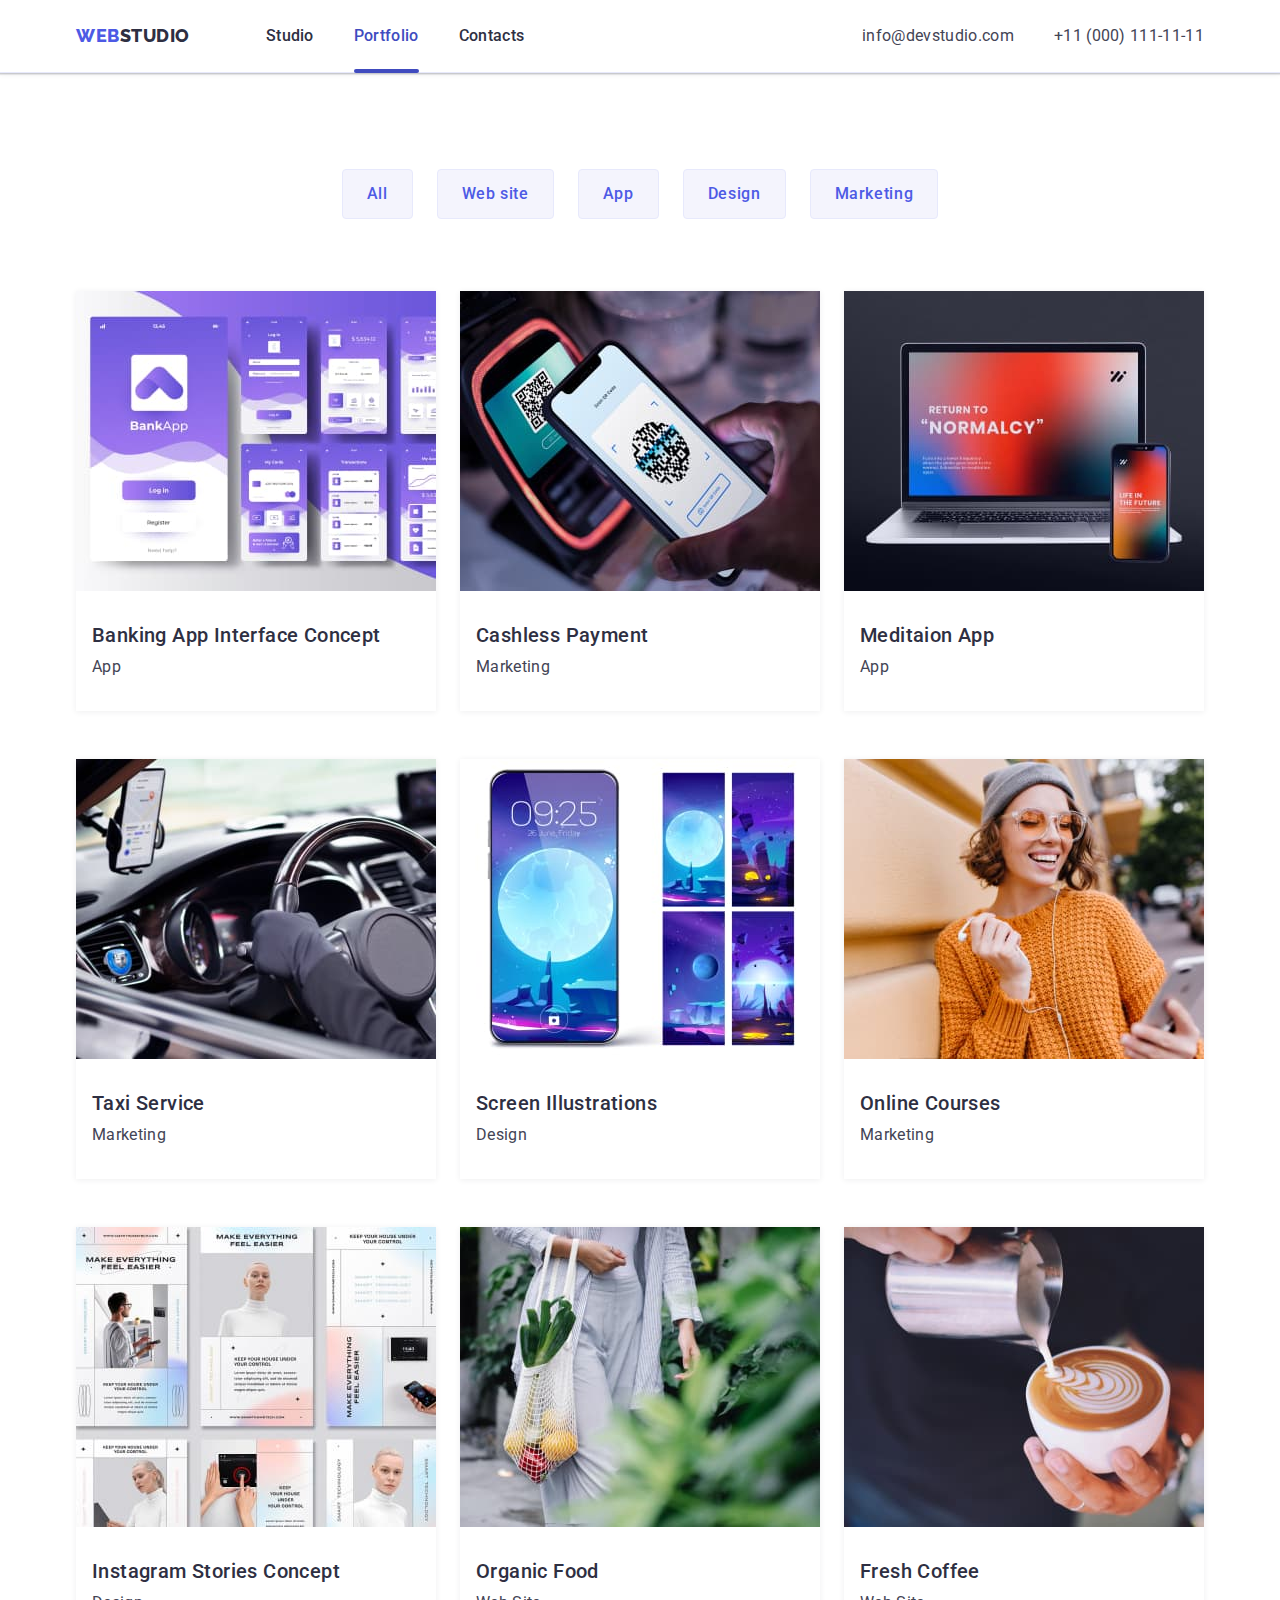
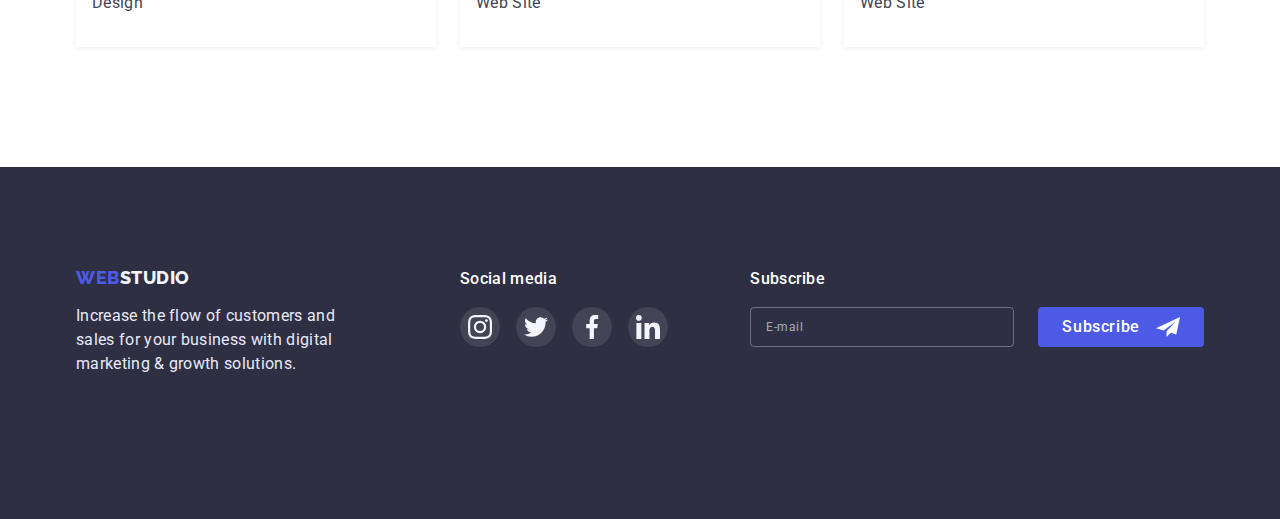
==== commit c111fc44: "Adaptation" ====
--- a/portfolio.html
+++ b/portfolio.html
@@ -177,11 +177,27 @@
             <li class="portfolio-card-item card-item">
               <a href="" class="portfolio-card-link">
                 <div class="portfolio-thumb">
-                  <img
-                    src="./images/banking-app.jpg"
-                    alt="Banking app interface concept"
-                    width="360"
-                  />
+                  <picture>
+                    <source
+                      srcset="
+                        ./images/tablet-desctop-banking-app.jpg    1x,
+                        ./images/tablet-desctop-banking-app@2x.jpg 2x
+                      "
+                      media="(min-width: 768px)"
+                    />
+                    <source
+                      srcset="
+                        ./images/mobile-banking-app.jpg    1x,
+                        ./images/mobile-banking-app@2x.jpg 2x
+                      "
+                      media="(max-width: 767px)"
+                    />
+                    <img
+                      src="./images/mobile-banking-app.jpg"
+                      alt="Banking app interface concept"
+                    />
+                  </picture>
+
                   <div class="product-overlay">
                     <p class="portfolio-thumb-text">
                       14 Stylish and User-Friendly App Design Concepts · Task
@@ -201,11 +217,26 @@
             <li class="portfolio-card-item card-item">
               <a href="" class="portfolio-card-link">
                 <div class="portfolio-thumb">
-                  <img
-                    src="./images/payment.jpg"
-                    alt="Phone with QR code for cashless payment"
-                    width="360"
-                  />
+                  <picture>
+                    <source
+                      srcset="
+                        ./images/tablet-desctop-payment.jpg    1x,
+                        ./images/tablet-desctop-payment@2x.jpg 2x
+                      "
+                      media="(min-width: 768px)"
+                    />
+                    <source
+                      srcset="
+                        ./images/mobile-payment.jpg    1x,
+                        ./images/mobile-payment@2x.jpg 2x
+                      "
+                      media="(max-width: 767px)"
+                    />
+                    <img
+                      src="./images/mobile-payment.jpg"
+                      alt="Phone with QR code for cashless payment"
+                    />
+                  </picture>
                   <div class="product-overlay">
                     <p class="portfolio-thumb-text">
                       14 Stylish and User-Friendly App Design Concepts · Task
@@ -223,11 +254,26 @@
             <li class="portfolio-card-item card-item">
               <a href="" class="portfolio-card-link">
                 <div class="portfolio-thumb">
-                  <img
-                    src="./images/meditation-app.jpg"
-                    alt="A computer and a phone with a meditation app"
-                    width="360"
-                  />
+                  <picture>
+                    <source
+                      srcset="
+                        ./images/tablet-desctop-meditation-app.jpg    1x,
+                        ./images/tablet-desctop-meditation-app@2x.jpg 2x
+                      "
+                      media="(min-width: 768px)"
+                    />
+                    <source
+                      srcset="
+                        ./images/mobile-meditation-app.jpg    1x,
+                        ./images/mobile-meditation-app@2x.jpg 2x
+                      "
+                      media="(max-width: 767px)"
+                    />
+                    <img
+                      src="./images/mobile-meditation-app.jpg"
+                      alt="A computer and a phone with a meditation app"
+                    />
+                  </picture>
                   <div class="product-overlay">
                     <p class="portfolio-thumb-text">
                       14 Stylish and User-Friendly App Design Concepts · Task
@@ -245,11 +291,28 @@
             <li class="portfolio-card-item card-item">
               <a href="" class="portfolio-card-link">
                 <div class="portfolio-thumb">
-                  <img
-                    src="./images/taxi-service.jpg"
-                    alt="Taxi driver in the car"
-                    width="360"
-                  />
+                  <picture>
+                    <source
+                      srcset="
+                        ./images/tablet-desctop-taxi-service.jpg    1x,
+                        ./images/tablet-desctop-taxi-service@2x.jpg 2x
+                      "
+                      ,
+                      media="(min-width: 768px)"
+                    />
+                    <source
+                      srcset="
+                        ./images/mobile-taxi-service.jpg    1x,
+                        ./images/mobile-taxi-service@2x.jpg 2x
+                      "
+                      ,
+                      media="(max-width: 767px)"
+                    />
+                    <img
+                      src="./images/mobile-taxi-service.jpg"
+                      alt="Taxi driver in the car"
+                    />
+                  </picture>
                   <div class="product-overlay">
                     <p class="portfolio-thumb-text">
                       14 Stylish and User-Friendly App Design Concepts · Task
@@ -267,11 +330,26 @@
             <li class="portfolio-card-item card-item">
               <a href="" class="portfolio-card-link">
                 <div class="portfolio-thumb">
-                  <img
-                    src="./images/screen-illustratiins.jpg"
-                    alt="Phone with moon illustration"
-                    width="360"
-                  />
+                  <picture>
+                    <source
+                      srcset="
+                        ./images/tablet-desctop-screen-illustratiins.jpg    1x,
+                        ./images/tablet-desctop-screen-illustratiins@2x.jpg 2x
+                      "
+                      media="(min-width: 768px)"
+                    />
+                    <source
+                      srcset="
+                        ./images/mobile-screen-illustratiins.jpg    1x,
+                        ./images/mobile-screen-illustratiins@2x.jpg 2x
+                      "
+                      media="(max-width: 767px)"
+                    />
+                    <img
+                      src="./images/mobile-screen-illustratiins.jpg"
+                      alt="Phone with moon illustration"
+                    />
+                  </picture>
                   <div class="product-overlay">
                     <p class="portfolio-thumb-text">
                       14 Stylish and User-Friendly App Design Concepts · Task
@@ -291,11 +369,26 @@
             <li class="portfolio-card-item card-item">
               <a href="" class="portfolio-card-link">
                 <div class="portfolio-thumb">
-                  <img
-                    src="./images/online-courses.jpg"
-                    alt="A girl who are listening something in headphones"
-                    width="360"
-                  />
+                  <picture>
+                    <source
+                      srcset="
+                        ./images/tablet-desctop-online-courses.jpg    1x,
+                        ./images/tablet-desctop-online-courses@2x.jpg 2x
+                      "
+                      media="(min-width: 768px)"
+                    />
+                    <source
+                      srcset="
+                        ./images/mobile-online-courses.jpg    1x,
+                        ./images/mobile-online-courses@2x.jpg 2x
+                      "
+                      media="(max-width: 767px)"
+                    />
+                    <img
+                      src="./images/mobile-online-courses.jpg"
+                      alt="A girl who are listening something in headphones"
+                    />
+                  </picture>
                   <div class="product-overlay">
                     <p class="portfolio-thumb-text">
                       14 Stylish and User-Friendly App Design Concepts · Task
@@ -313,11 +406,26 @@
             <li class="portfolio-card-item card-item">
               <a href="" class="portfolio-card-link">
                 <div class="portfolio-thumb">
-                  <img
-                    src="./images/stories-concept.jpg"
-                    alt="Instagram stories concept"
-                    width="360"
-                  />
+                  <picture>
+                    <source
+                      srcset="
+                        ./images/tablet-desctop-story-concept.jpg    1x,
+                        ./images/tablet-desctop-story-concept@2x.jpg 2x
+                      "
+                      media="(min-width: 768px)"
+                    />
+                    <source
+                      srcset="
+                        ./images/mobile-story-concept.jpg    1x,
+                        ./images/mobile-story-concept@2x.jpg 2x
+                      "
+                      media="(max-width: 767px)"
+                    />
+                    <img
+                      src="./images/mobile-story-concept.jpg"
+                      alt="Instagram stories concept"
+                    />
+                  </picture>
                   <div class="product-overlay">
                     <p class="portfolio-thumb-text">
                       14 Stylish and User-Friendly App Design Concepts · Task
@@ -337,11 +445,26 @@
             <li class="portfolio-card-item card-item">
               <a href="" class="portfolio-card-link">
                 <div class="portfolio-thumb">
-                  <img
-                    src="./images/organic-food.jpg"
-                    alt="Woman with organic food"
-                    width="360"
-                  />
+                  <picture>
+                    <source
+                      srcset="
+                        ./images/tablet-desctop-organic-food.jpg    1x,
+                        ./images/tablet-desctop-organic-food@2x.jpg 2x
+                      "
+                      media="(min-width: 768px)"
+                    />
+                    <source
+                      srcset="
+                        ./images/mobile-organic-food.jpg    1x,
+                        ./images/mobile-organic-food@2x.jpg 2x
+                      "
+                      media="(max-width: 767px)"
+                    />
+                    <img
+                      src="./images/mobile-organic-food.jpg"
+                      alt="Woman with organic food"
+                    />
+                  </picture>
                   <div class="product-overlay">
                     <p class="portfolio-thumb-text">
                       14 Stylish and User-Friendly App Design Concepts · Task
@@ -359,11 +482,26 @@
             <li class="portfolio-card-item card-item">
               <a href="" class="portfolio-card-link">
                 <div class="portfolio-thumb">
-                  <img
-                    src="./images/fresh-coffee.jpg"
-                    alt="Barista with a cup of coffee"
-                    width="360"
-                  />
+                  <picture>
+                    <source
+                      srcset="
+                        ./images/tablet-desctop-fresh-coffee.jpg    1x,
+                        ./images/tablet-desctop-fresh-coffee@2x.jpg 2x
+                      "
+                      media="(min-width: 768px)"
+                    />
+                    <source
+                      srcset="
+                        ./images/mobile-fresh-coffee.jpg    1x,
+                        ./images/mobile-fresh-coffee@2x.jpg 2x
+                      "
+                      media="(max-width: 767px)"
+                    />
+                    <img
+                      src="./images/mobile-fresh-coffee.jpg"
+                      alt="Barista with a cup of coffee"
+                    />
+                  </picture>
                   <div class="product-overlay">
                     <p class="portfolio-thumb-text">
                       14 Stylish and User-Friendly App Design Concepts · Task
--- a/css/styles.css
+++ b/css/styles.css
@@ -798,6 +798,10 @@
 /* ---------Media: max-width: 767px------------- */
 
 @media screen and (max-width: 767px) {
+  body.menu-open {
+    overflow: hidden;
+  }
+
   /*-------------------Header------------ */
 
   .header-page {
@@ -992,6 +996,20 @@
   .button.secondary {
     padding: 8px 16px;
   }
+
+  /* .portfolio-card-item {
+    width: 396px;
+  } */
+
+  .portfolio-card-item:not(:last-child) {
+    margin-bottom: 48px;
+  }
+
+  .portfolio-card-list {
+    display: flex;
+    flex-direction: column;
+    align-items: center;
+  }
 }
 /* ----------------Max-width: 415px--------------- */
 
@@ -1024,12 +1042,6 @@
     line-height: 1.5;
     letter-spacing: 0.02em;
   }
-
-  /* ---------------Mobile menu----------- */
-
-  .mobile-menu {
-    width: 480px;
-  }
 }
 
 /* --------------TABLET------------ */
@@ -1037,6 +1049,17 @@
 @media screen and (min-width: 768px) {
   .container {
     width: 766px;
+  }
+
+  .card-set {
+    display: flex;
+    flex-wrap: wrap;
+    gap: var(--card-set-gap);
+    row-gap: 64px;
+  }
+
+  .card-item {
+    width: calc((100% - 24px) / 2);
   }
 
   .mobile-menu {
@@ -1159,17 +1182,6 @@
     display: none;
   }
 
-  .card-set {
-    display: flex;
-    flex-wrap: wrap;
-    gap: var(--card-set-gap);
-    row-gap: 64px;
-  }
-
-  .card-item {
-    width: calc((100% - 24px) / 2);
-  }
-
   .benefits-list-title {
     text-align: start;
   }
@@ -1236,6 +1248,14 @@
 @media screen and (min-width: 1200px) {
   .container {
     width: 1158px;
+  }
+
+  .card-set {
+    row-gap: 48px;
+  }
+
+  .card-item {
+    width: calc((100% - 48px) / 3);
   }
 
   /* ---------------Header-------------- */
@@ -1295,7 +1315,7 @@
     padding-bottom: 120px;
   }
 
-  .card-item {
+  .benefits-item {
     width: calc((100% - 72px) / 4);
   }
 
@@ -1331,6 +1351,12 @@
     border: 1px solid #e7e9fc;
   }
 
+  /* --------------Our team------------ */
+
+  .team-item {
+    width: calc((100% - 72px) / 4);
+  }
+
   /* ------------Customers----------- */
 
   .customers-list {
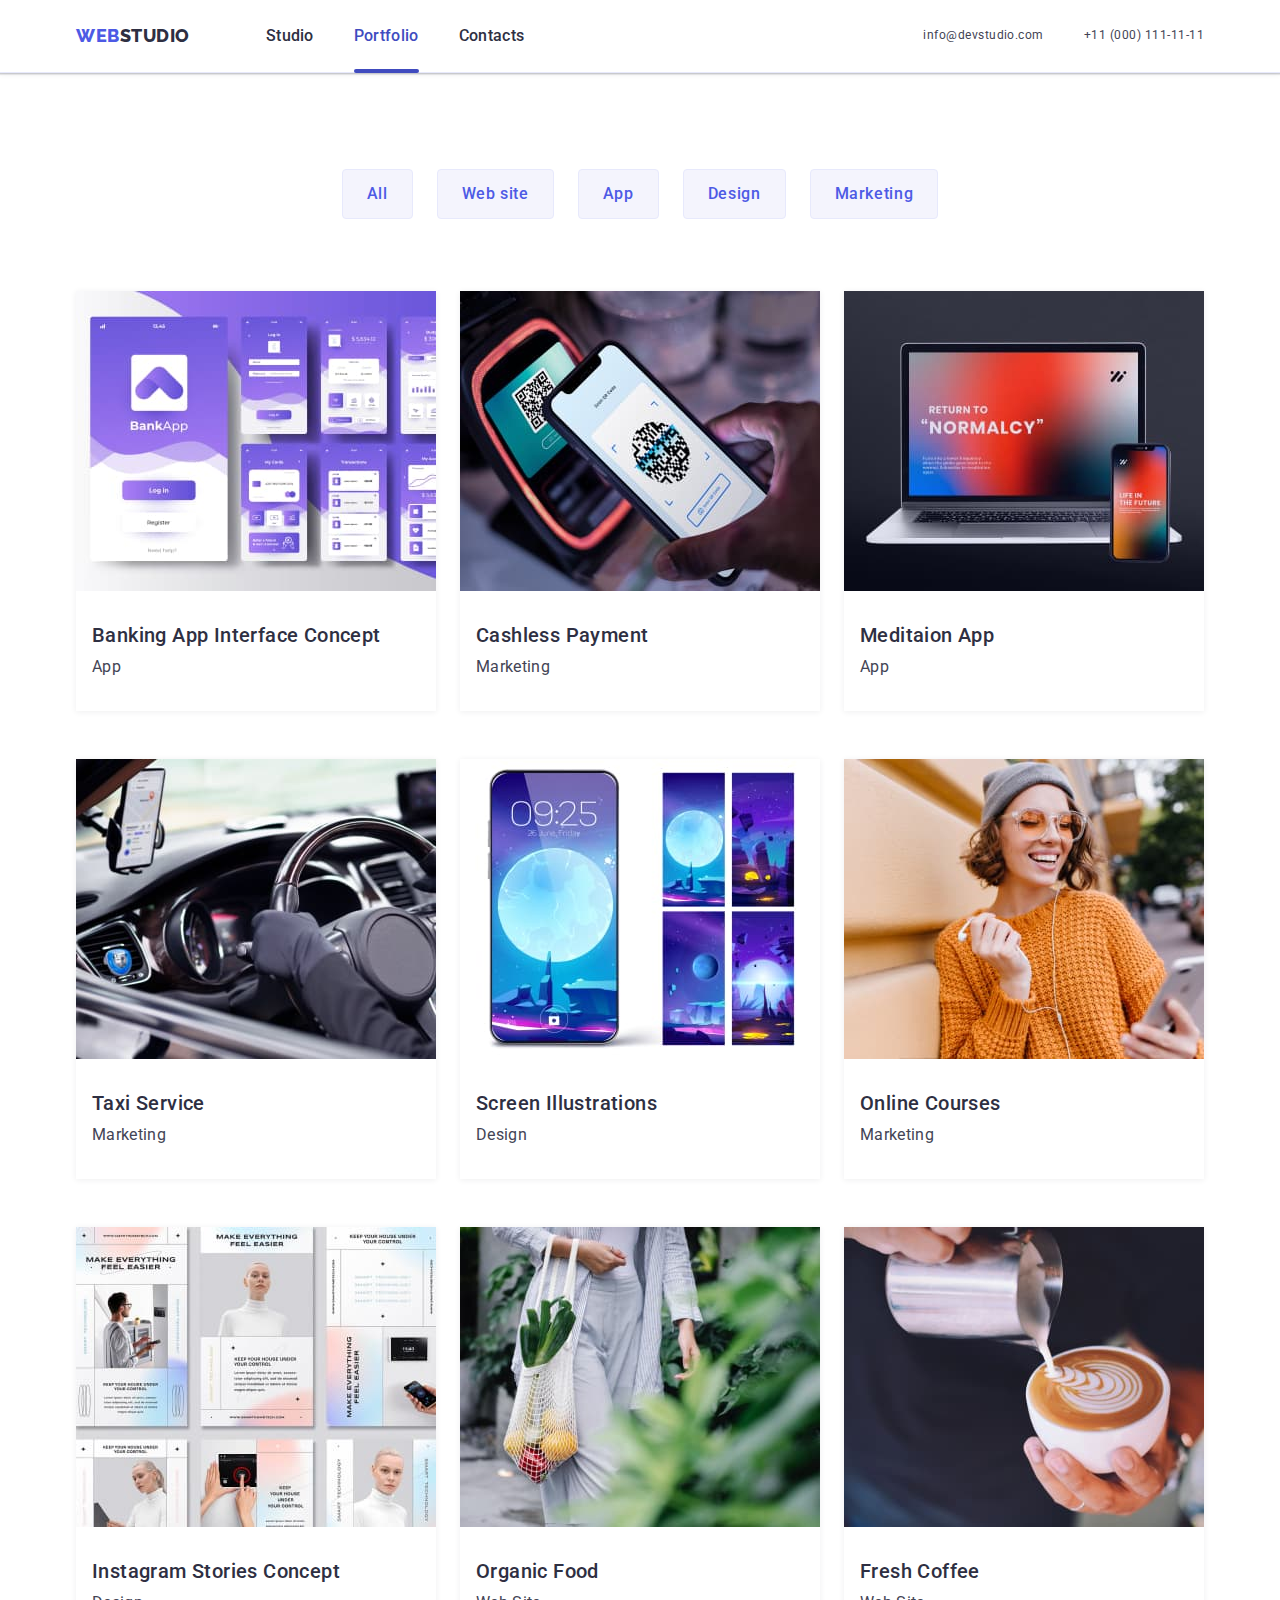
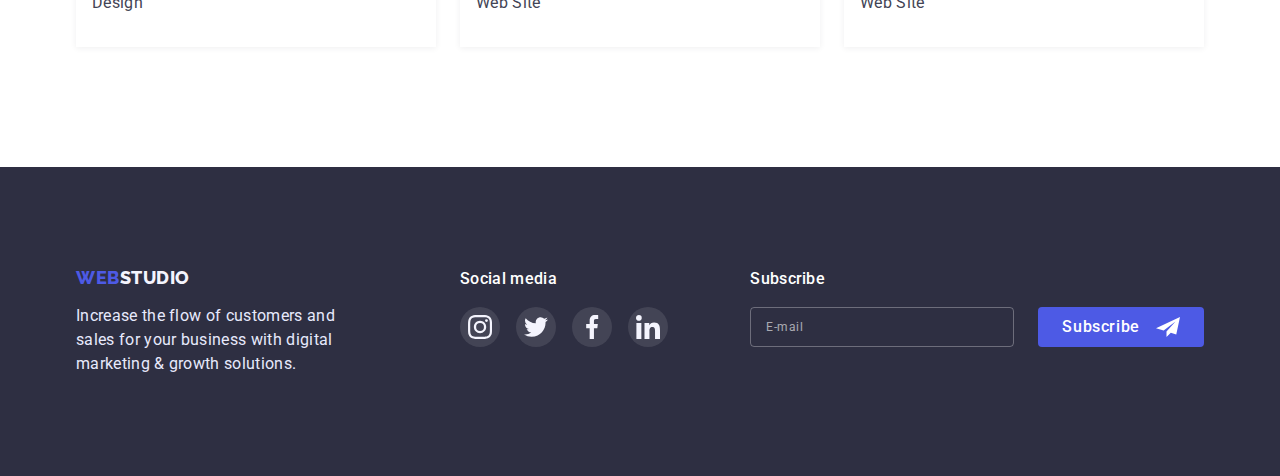
==== commit c59e7312: "Correction" ====
--- a/portfolio.html
+++ b/portfolio.html
@@ -65,15 +65,14 @@
               <use href="./images/icons.svg#icon-close-btn"></use>
             </svg>
           </button>
+
           <nav class="mobile-menu-nav">
             <ul class="mobile-menu-list list">
               <li class="mobile-menu-item">
-                <a href="./index.html" class="mobile-menu-link link active"
-                  >Studio</a
-                >
+                <a href="./index.html" class="mobile-menu-link link">Studio</a>
               </li>
               <li class="mobile-menu-item">
-                <a href="./portfolio.html" class="mobile-menu-link link"
+                <a href="./portfolio.html" class="mobile-menu-link link active"
                   >Portfolio</a
                 >
               </li>
@@ -82,72 +81,78 @@
               </li>
             </ul>
           </nav>
-          <ul class="mobile-menu-contacts list">
-            <li class="mobile-menu-contacts-item">
-              <a href="tel:+110001111111" class="mobile-menu-tel link"
-                >+11 (000) 111-11-11</a
-              >
-            </li>
-            <li class="mobile-menu-contacts-item">
-              <a href="mailto:info@devstudio.com" class="mobile-menu-mail link">
-                info@devstudio.com</a
-              >
-            </li>
-          </ul>
-          <ul class="mobile-menu-socials list">
-            <li class="mobile-menu-socials-list">
-              <a
-                href=""
-                class="social-link icon-social-link"
-                aria-label="Instagram"
-                rel="noopener noreferrer nofollow"
-                target="_blank"
-              >
-                <svg width="16" height="16">
-                  <use href="./images/icons.svg#icon-instagram"></use>
-                </svg>
-              </a>
-            </li>
-            <li class="mobile-menu-socials-list">
-              <a
-                href=""
-                class="social-link icon-social-link"
-                aria-label="Twitter"
-                rel="noopener noreferrer nofollow"
-                target="_blank"
-              >
-                <svg width="16" height="16">
-                  <use href="./images/icons.svg#icon-twitter"></use>
-                </svg>
-              </a>
-            </li>
-            <li class="mobile-menu-socials-list">
-              <a
-                href=""
-                class="social-link icon-social-link"
-                aria-label="Facebook"
-                rel="noopener noreferrer nofollow"
-                target="_blank"
-              >
-                <svg width="16" height="16">
-                  <use href="./images/icons.svg#icon-facebook"></use>
-                </svg>
-              </a>
-            </li>
-            <li class="mobile-menu-socials-list">
-              <a
-                href=""
-                class="social-link icon-social-link"
-                aria-label="Linkedin"
-                rel="noopener noreferrer nofollow"
-                target="_blank"
-              >
-                <svg width="16" height="16">
-                  <use href="./images/icons.svg#icon-linkedin"></use>
-                </svg>
-              </a>
-            </li>
-          </ul>
+          <div class="contacts-wrap">
+            <ul class="mobile-menu-contacts list">
+              <li class="mobile-menu-contacts-item">
+                <a href="tel:+110001111111" class="mobile-menu-tel link"
+                  >+11 (000) 111-11-11</a
+                >
+              </li>
+              <li class="mobile-menu-contacts-item">
+                <a
+                  href="mailto:info@devstudio.com"
+                  class="mobile-menu-mail link"
+                >
+                  info@devstudio.com</a
+                >
+              </li>
+            </ul>
+
+            <ul class="mobile-menu-socials list">
+              <li class="mobile-menu-socials-list">
+                <a
+                  href=""
+                  class="social-link icon-social-link"
+                  aria-label="Instagram"
+                  rel="noopener noreferrer nofollow"
+                  target="_blank"
+                >
+                  <svg width="16" height="16">
+                    <use href="./images/icons.svg#icon-instagram"></use>
+                  </svg>
+                </a>
+              </li>
+              <li class="mobile-menu-socials-list">
+                <a
+                  href=""
+                  class="social-link icon-social-link"
+                  aria-label="Twitter"
+                  rel="noopener noreferrer nofollow"
+                  target="_blank"
+                >
+                  <svg width="16" height="16">
+                    <use href="./images/icons.svg#icon-twitter"></use>
+                  </svg>
+                </a>
+              </li>
+              <li class="mobile-menu-socials-list">
+                <a
+                  href=""
+                  class="social-link icon-social-link"
+                  aria-label="Facebook"
+                  rel="noopener noreferrer nofollow"
+                  target="_blank"
+                >
+                  <svg width="16" height="16">
+                    <use href="./images/icons.svg#icon-facebook"></use>
+                  </svg>
+                </a>
+              </li>
+              <li class="mobile-menu-socials-list">
+                <a
+                  href=""
+                  class="social-link icon-social-link"
+                  aria-label="Linkedin"
+                  rel="noopener noreferrer nofollow"
+                  target="_blank"
+                >
+                  <svg width="16" height="16">
+                    <use href="./images/icons.svg#icon-linkedin"></use>
+                  </svg>
+                </a>
+              </li>
+            </ul>
+          </div>
         </div>
       </div>
     </header>
@@ -615,5 +620,6 @@
         </form>
       </div>
     </footer>
+    <script src="./js/mobile-menu.js"></script>
   </body>
 </html>
--- a/css/styles.css
+++ b/css/styles.css
@@ -105,6 +105,7 @@
   left: 0;
   width: 100%;
   height: 100%;
+  overflow-y: scroll;
   background-color: rgba(46, 47, 66, 0.4);
 
   opacity: 1;
@@ -644,10 +645,6 @@
 
 /* --------------Footer social media---------------- */
 
-.footer-socials {
-  margin-bottom: 72px;
-}
-
 .footer-title {
   font-weight: 500;
   line-height: 1.5;
@@ -854,6 +851,10 @@
   }
 
   .mobile-menu-container {
+    display: flex;
+    flex-direction: column;
+    min-height: 796px;
+    justify-content: space-between;
     padding-top: 80px;
     padding-right: 40px;
     padding-bottom: 40px;
@@ -876,12 +877,12 @@
 
   /* ---------------Mobile-menu-content------------- */
 
-  .mobile-menu-nav {
-    margin-bottom: 284px;
-  }
-
   .mobile-menu-item:not(:last-child) {
     margin-bottom: 40px;
+  }
+
+  .mobile-menu-link.active {
+    color: var(--primary-button-hover);
   }
 
   .mobile-menu-link {
@@ -926,7 +927,7 @@
     margin-bottom: 48px;
   }
 
-  /* -----------------Mobile benefits 767px--------------- */
+  /* -----------------Mobile benefits--------------- */
 
   .benefits-icon {
     display: none;
@@ -934,6 +935,12 @@
 
   .benefits-item:not(:last-child) {
     margin-bottom: 72px;
+  }
+
+  .benefits-text {
+    font-weight: 500;
+    line-height: 1.5;
+    letter-spacing: 0.02em;
   }
 
   /* ----------------What are we doing--------------- */
@@ -959,6 +966,7 @@
     display: flex;
     flex-wrap: wrap;
     gap: 16px;
+    row-gap: 72px;
   }
 
   .customers-list {
@@ -966,6 +974,10 @@
   }
 
   /* -----------------Footer------------- */
+
+  .footer-socials {
+    margin-bottom: 72px;
+  }
 
   .footer-container {
     flex-direction: column;
@@ -997,10 +1009,6 @@
     padding: 8px 16px;
   }
 
-  /* .portfolio-card-item {
-    width: 396px;
-  } */
-
   .portfolio-card-item:not(:last-child) {
     margin-bottom: 48px;
   }
@@ -1033,14 +1041,6 @@
 @media screen and (min-width: 480px) {
   .container {
     width: 480px;
-  }
-
-  /*----------------Mobile benefits 480px-------- */
-
-  .benefits-text {
-    font-weight: 500;
-    line-height: 1.5;
-    letter-spacing: 0.02em;
   }
 }
 
@@ -1134,10 +1134,15 @@
   .contacts-link {
     color: var(--primary-text-color);
     text-decoration: none;
-    line-height: 1.5;
-    letter-spacing: 0.02em;
+    font-size: 12px;
+    line-height: 1.33;
+    letter-spacing: 0.04em;
 
     transition: color var(--duration) var(--timing-function);
+  }
+
+  .contacts-item:first-child {
+    margin-bottom: 4px;
   }
 
   .contacts-link:hover,
@@ -1220,6 +1225,10 @@
       padding-left: 108px;
       flex-wrap: wrap;
     }
+
+    .footer-form {
+      margin-top: 72px;
+    }
   }
 
   .footer-center {
